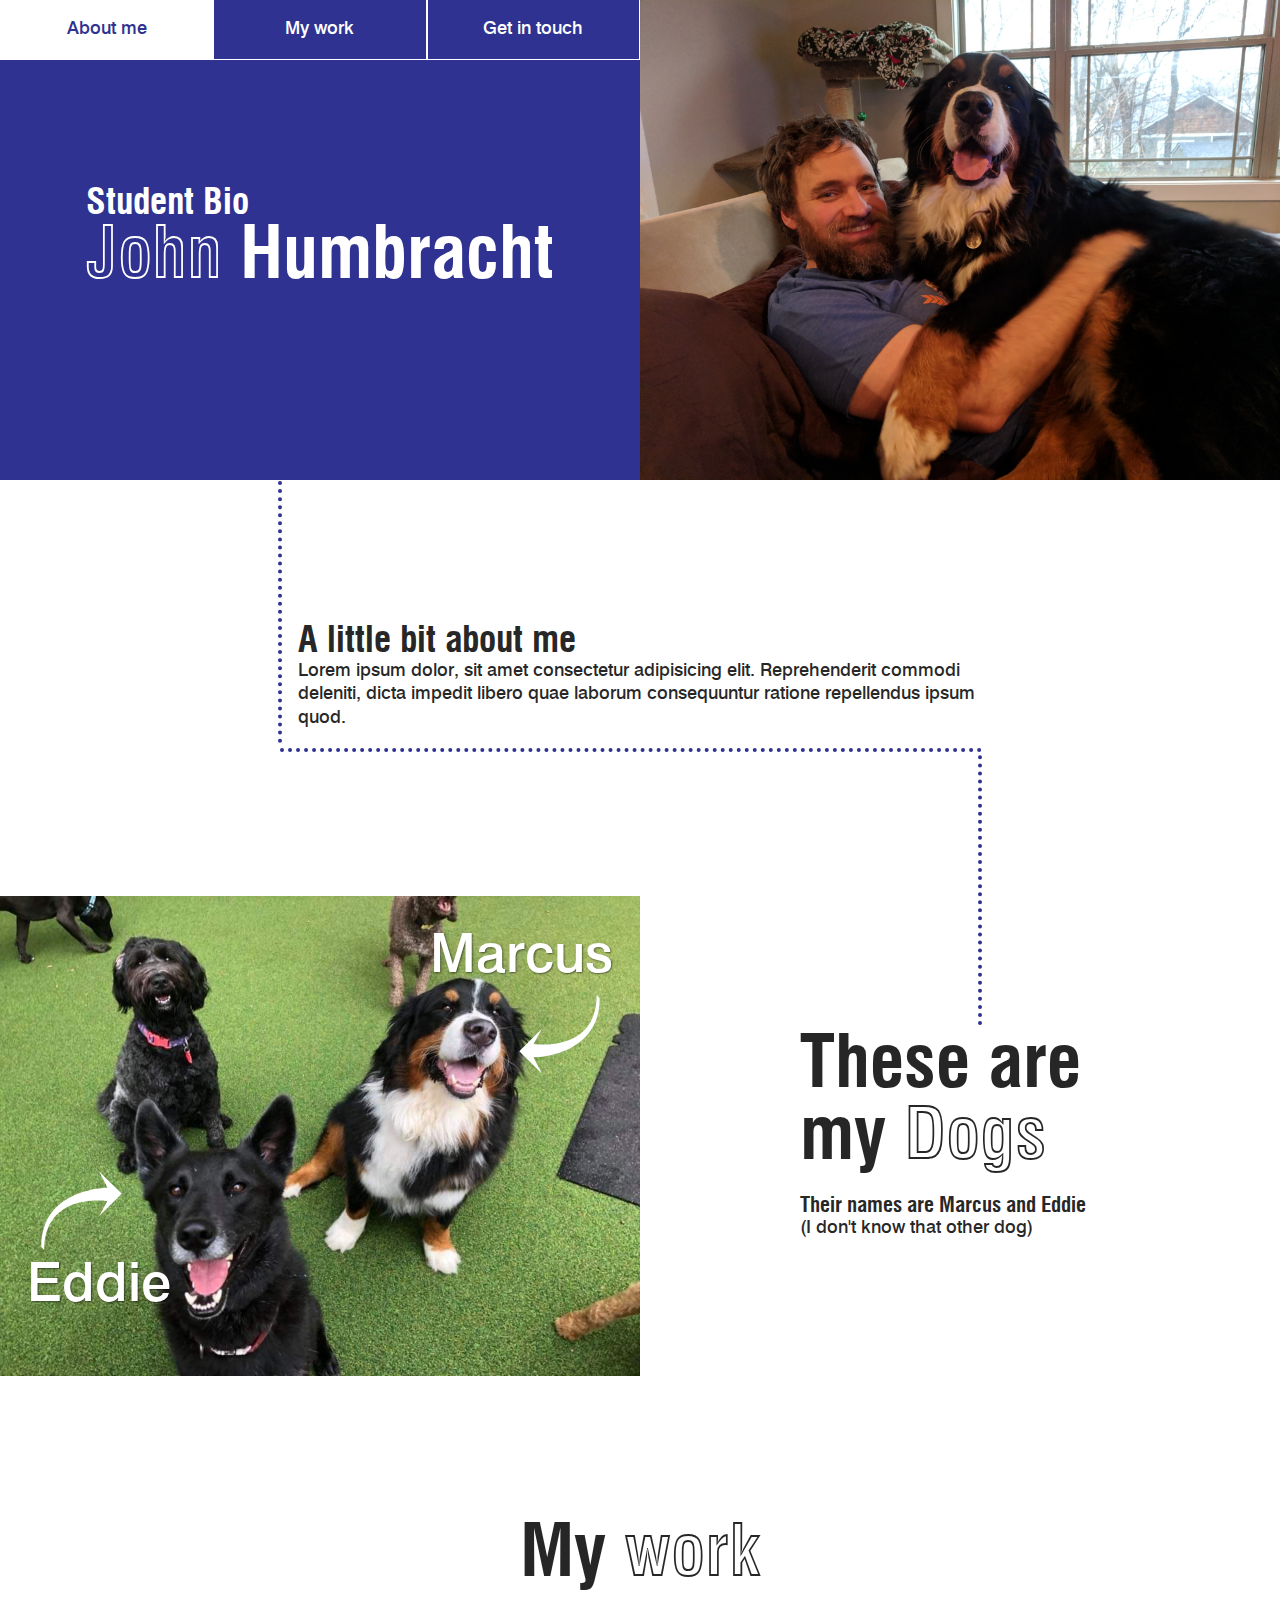
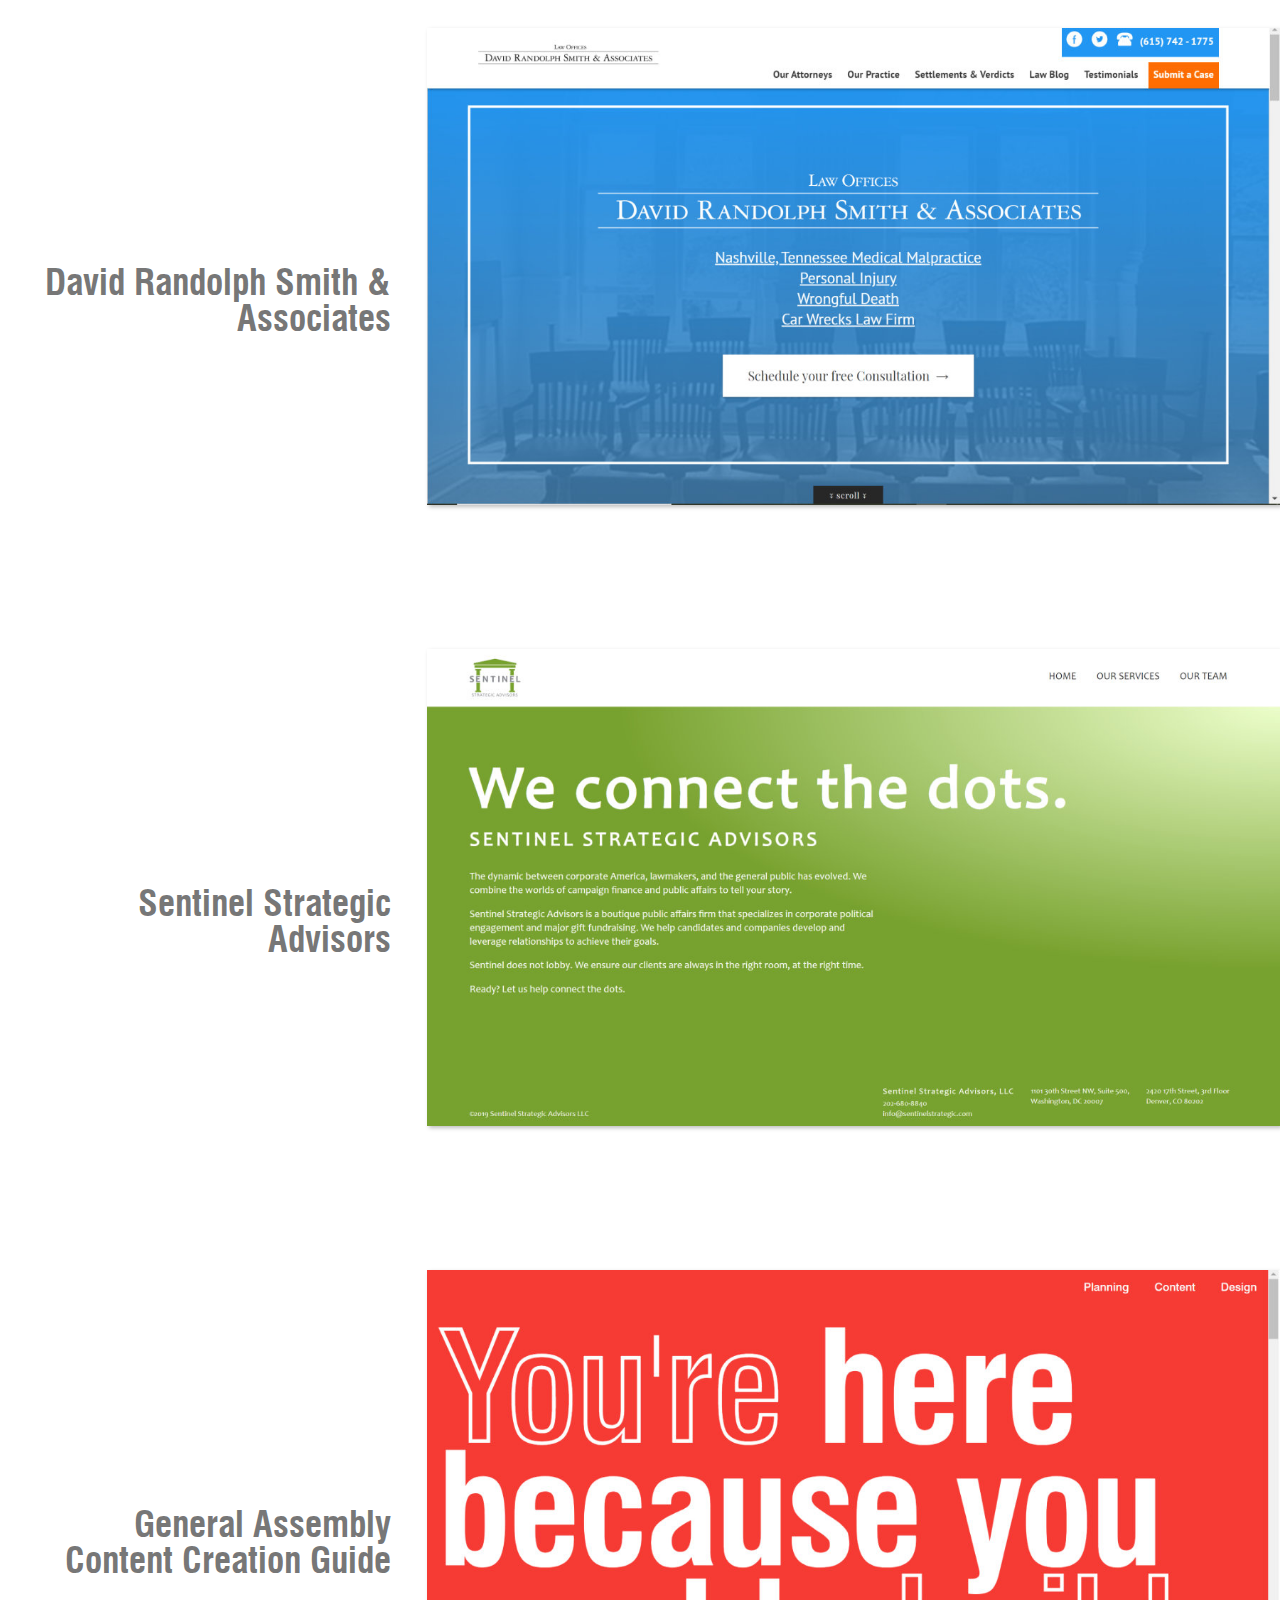
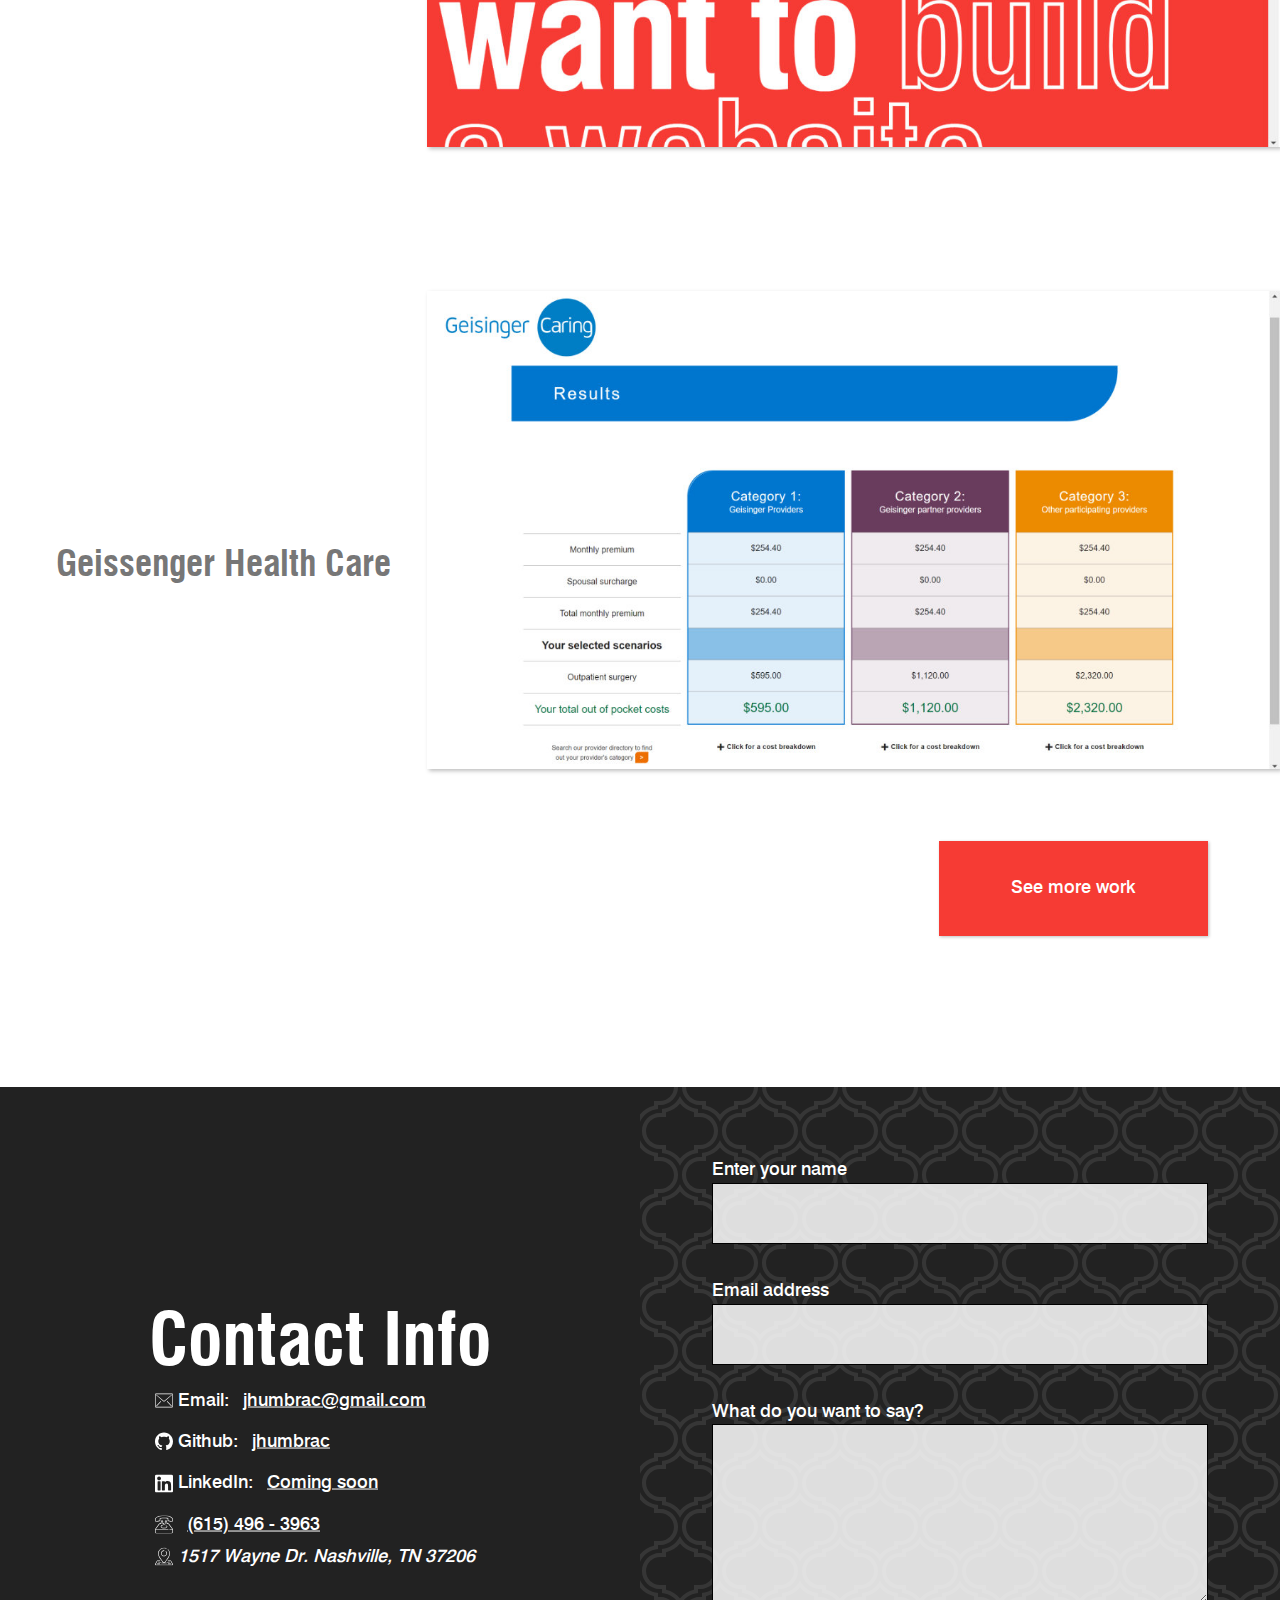
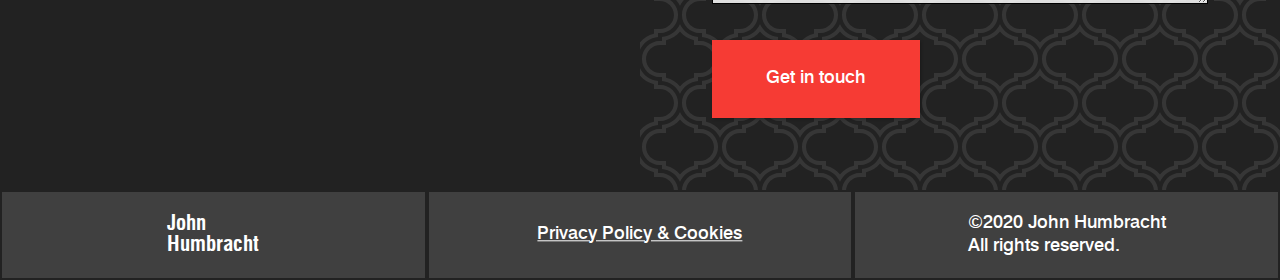
==== index.html @ 67d4a213 "pre form field focus states" ====
<!DOCTYPE html>
<html>
<head>
    <title>Git challenge assignment</title>
    <link rel="stylesheet" href="style.css">
</head>
<body>
    <nav>
        <a href="#aboutMe">About me</a>
        <a href="#portfolio">My work</a>
        <a href="#contact">Get in touch</a>
    </nav>
    <section id="intro" class="clearfix">
        <div>
            <h1>Student Bio</h1>
            <h2><span>John</span> Humbracht</h2>
        </div>
        <img src="img/johnAndMarcus.jpg" alt="John and Marcus">
    </section>
    <section id="aboutMe">
        <h2>A little bit about me</h2>
        <p>Lorem ipsum dolor, sit amet consectetur adipisicing elit. Reprehenderit commodi deleniti, dicta impedit libero quae laborum consequuntur ratione repellendus ipsum quod.</p>
        <span class="dotted"></span>
        <span class="dotted"></span>
        <span class="dotted"></span>
    </section>
    <section id="dogs" class="clearfix">
        <div class="dogsText">
            <h2>These are my <span>Dogs</span></h2>
            <h3>Their names are Marcus and Eddie</h3>
            <p>(I don't know that other dog)</p>
        </div>
        <div class="imgOverlay">
            <img src="img/marcusAndEddie.jpg" alt="marcus and eddie">
            <div class="marcusText">
                <p>Marcus</p>
                <svg xmlns="http://www.w3.org/2000/svg" xmlns:xlink="http://www.w3.org/1999/xlink" xmlns:serif="http://www.serif.com/" width="100%" height="100%" viewBox="0 0 100 100" version="1.1" xml:space="preserve" style="fill-rule:evenodd;clip-rule:evenodd;stroke-linejoin:round;stroke-miterlimit:2;" class="arrow">
                    <g transform="matrix(1.83545,0,0,1.83545,-14.1942,-84.1388)">
                        <path d="M60.016,47.011C60.016,86.753 17.528,80.129 17.528,80.129L23.183,69.871L7.916,84.976L7.916,85.011L23.183,100.116L17.554,89.202L17.528,89.129C17.528,89.129 62.005,89.042 62.005,49.3L60.016,47.011Z"/>
                    </g>
                </svg>
            </div>
            <div class="eddieText">
                <svg xmlns="http://www.w3.org/2000/svg" xmlns:xlink="http://www.w3.org/1999/xlink" xmlns:serif="http://www.serif.com/" width="100%" height="100%" viewBox="0 0 100 100" version="1.1" xml:space="preserve" style="fill-rule:evenodd;clip-rule:evenodd;stroke-linejoin:round;stroke-miterlimit:2;" class="arrow">
                    <g transform="matrix(1.83545,0,0,1.83545,-14.1942,-84.1388)">
                        <path d="M60.016,47.011C60.016,86.753 17.528,80.129 17.528,80.129L23.183,69.871L7.916,84.976L7.916,85.011L23.183,100.116L17.554,89.202L17.528,89.129C17.528,89.129 62.005,89.042 62.005,49.3L60.016,47.011Z"/>
                    </g>
                </svg>    
                <p>Eddie</p>
            </div>
        </div>
    </section>
    <section id="portfolio">
        <h2>My <span>work</span></h2>
        <div>
            <img src="img/portfolio/drs.jpg" alt="David Randolph Smith and Associates Website build">
            <h3>David Randolph Smith &amp; Associates</h3>
        </div>
        <div>
            <img src="img/portfolio/sentinel.jpg" alt="Sentinel stragic advisors website build">
            <h3>Sentinel Strategic Advisors</h3>
        </div>
        <div>
            <img src="img/portfolio/content.jpg" alt="illustrated content creation guide">
            <h3>General Assembly Content Creation Guide</h3>
        </div>
        <div>
            <img src="img/portfolio/geisinger.jpg" alt="Geisinger employee healthcare portal">
            <h3>Geissenger Health Care</h3>
        </div>
        <a href="#" class="cta">See more work</a>
    </section>
    <section id="contact" class="clearfix">
        <div class="contactText">
            <h2>Contact Info</h2>
            <ul>
                <li>
                    <svg xmlns="http://www.w3.org/2000/svg" xmlns:xlink="http://www.w3.org/1999/xlink" version="1.1" id="Capa_1" class="icon" x="0px" y="0px" viewBox="0 0 512 512" style="enable-background:new 0 0 512 512;" xml:space="preserve">
                        <g>
                            <path d="M486.4,59.733H25.6c-14.138,0-25.6,11.461-25.6,25.6v341.333c0,14.138,11.461,25.6,25.6,25.6h460.8     c14.138,0,25.6-11.461,25.6-25.6V85.333C512,71.195,500.539,59.733,486.4,59.733z M494.933,426.667     c0,4.713-3.82,8.533-8.533,8.533H25.6c-4.713,0-8.533-3.82-8.533-8.533V85.333c0-4.713,3.82-8.533,8.533-8.533h460.8     c4.713,0,8.533,3.82,8.533,8.533V426.667z"/>
                            <path d="M470.076,93.898c-2.255-0.197-4.496,0.51-6.229,1.966L266.982,261.239c-6.349,5.337-15.616,5.337-21.965,0L48.154,95.863     c-2.335-1.96-5.539-2.526-8.404-1.484c-2.865,1.042-4.957,3.534-5.487,6.537s0.582,6.06,2.917,8.02l196.864,165.367     c12.688,10.683,31.224,10.683,43.913,0L474.82,108.937c1.734-1.455,2.818-3.539,3.015-5.794c0.197-2.255-0.51-4.496-1.966-6.229     C474.415,95.179,472.331,94.095,470.076,93.898z"/>
                            <path d="M164.124,273.13c-3.021-0.674-6.169,0.34-8.229,2.65l-119.467,128c-2.162,2.214-2.956,5.426-2.074,8.392     c0.882,2.967,3.301,5.223,6.321,5.897c3.021,0.674,6.169-0.34,8.229-2.65l119.467-128c2.162-2.214,2.956-5.426,2.074-8.392     C169.563,276.061,167.145,273.804,164.124,273.13z"/>
                            <path d="M356.105,275.78c-2.059-2.31-5.208-3.324-8.229-2.65c-3.021,0.674-5.439,2.931-6.321,5.897     c-0.882,2.967-0.088,6.178,2.074,8.392l119.467,128c3.24,3.318,8.536,3.442,11.927,0.278c3.391-3.164,3.635-8.456,0.549-11.918     L356.105,275.78z"/>
                        </g>
                    </svg>
                    Email: <a href="mailto:jhumbrac@gmail.com">jhumbrac@gmail.com</a>
                </li>
                <li>
                    <svg class="icon" height="32" viewBox="0 0 16 16" version="1.1" width="32" aria-hidden="true"><path fill-rule="evenodd" d="M8 0C3.58 0 0 3.58 0 8c0 3.54 2.29 6.53 5.47 7.59.4.07.55-.17.55-.38 0-.19-.01-.82-.01-1.49-2.01.37-2.53-.49-2.69-.94-.09-.23-.48-.94-.82-1.13-.28-.15-.68-.52-.01-.53.63-.01 1.08.58 1.23.82.72 1.21 1.87.87 2.33.66.07-.52.28-.87.51-1.07-1.78-.2-3.64-.89-3.64-3.95 0-.87.31-1.59.82-2.15-.08-.2-.36-1.02.08-2.12 0 0 .67-.21 2.2.82.64-.18 1.32-.27 2-.27.68 0 1.36.09 2 .27 1.53-1.04 2.2-.82 2.2-.82.44 1.1.16 1.92.08 2.12.51.56.82 1.27.82 2.15 0 3.07-1.87 3.75-3.65 3.95.29.25.54.73.54 1.48 0 1.07-.01 1.93-.01 2.2 0 .21.15.46.55.38A8.013 8.013 0 0016 8c0-4.42-3.58-8-8-8z"></path></svg>
                    Github: <a href="https://github.com/jhumbrac/jhumbrac.github.io">jhumbrac</a>
                </li>
                <li>
                    <svg xmlns="http://www.w3.org/2000/svg" xmlns:xlink="http://www.w3.org/1999/xlink" version="1.1" id="Layer_1" class="icon" x="0px" y="0px" viewBox="0 0 382 382" style="enable-background:new 0 0 382 382;" xml:space="preserve">
                        <path d="M347.445,0H34.555C15.471,0,0,15.471,0,34.555v312.889C0,366.529,15.471,382,34.555,382h312.889  C366.529,382,382,366.529,382,347.444V34.555C382,15.471,366.529,0,347.445,0z M118.207,329.844c0,5.554-4.502,10.056-10.056,10.056  H65.345c-5.554,0-10.056-4.502-10.056-10.056V150.403c0-5.554,4.502-10.056,10.056-10.056h42.806  c5.554,0,10.056,4.502,10.056,10.056V329.844z M86.748,123.432c-22.459,0-40.666-18.207-40.666-40.666S64.289,42.1,86.748,42.1  s40.666,18.207,40.666,40.666S109.208,123.432,86.748,123.432z M341.91,330.654c0,5.106-4.14,9.246-9.246,9.246H286.73  c-5.106,0-9.246-4.14-9.246-9.246v-84.168c0-12.556,3.683-55.021-32.813-55.021c-28.309,0-34.051,29.066-35.204,42.11v97.079  c0,5.106-4.139,9.246-9.246,9.246h-44.426c-5.106,0-9.246-4.14-9.246-9.246V149.593c0-5.106,4.14-9.246,9.246-9.246h44.426  c5.106,0,9.246,4.14,9.246,9.246v15.655c10.497-15.753,26.097-27.912,59.312-27.912c73.552,0,73.131,68.716,73.131,106.472  L341.91,330.654L341.91,330.654z"/>
                    </svg>
                    LinkedIn: <a href="#">Coming soon</a>
                </li>
                <li>
                    <svg xmlns="http://www.w3.org/2000/svg" xmlns:xlink="http://www.w3.org/1999/xlink" version="1.1" id="Capa_1" x="0px" y="0px" viewBox="0 0 512.034 512.034" style="enable-background:new 0 0 512.034 512.034;" xml:space="preserve" class="icon">
                        <g transform="translate(-1)">
                            <path d="M12.401,160.324c3.049,11.234,13.294,18.997,24.934,18.893c1.678,0.001,3.353-0.159,5.001-0.478l51.712-9.916     l39.782-8.73c13.094-2.354,22.1-14.484,20.565-27.699l-4.855-37.231c-0.606-4.634,10.018-9.771,19.925-11.264     c57.431-9.292,115.97-9.444,173.448-0.452c15.795,2.722,19.285,5.257,20.036,6.204c1.587,3.919,1.819,8.256,0.657,12.322     l-3.482,24.747c-1.958,8.001-0.568,16.454,3.849,23.407c6.185,6.535,14.54,10.591,23.501,11.409     c5.973,1.143,10.573,2.295,15.172,3.413c4.881,1.212,9.754,2.423,16.102,3.635l46.259,8.926     c8.045,2.372,16.664,1.871,24.38-1.417c8.121-5.233,13.381-13.914,14.259-23.535l0.282-1.237     c0.896-3.942,2.082-7.851,3.268-11.759c3.377-9.375,5.198-19.239,5.393-29.201c-1.377-17.556-9.47-33.905-22.596-45.645     c-59.085-57.992-161.28-64.7-232.96-64.7C93.391,0.017,31.038,47.121,7.545,86.639c-6.452,10.932-8.224,24.003-4.915,36.258     L12.401,160.324z M22.206,95.377c21.231-35.729,79.206-78.293,234.829-78.293c68.719,0,166.4,6.204,221.013,59.81     c9.928,8.675,16.167,20.815,17.442,33.937c-0.298,8.127-1.876,16.156-4.676,23.791c-1.289,4.267-2.56,8.576-3.567,12.902     l-0.299,1.297c-1.425,6.349-2.56,10.624-5.487,12.151c-4.347,1.184-8.942,1.101-13.244-0.239l-46.225-8.823     c-5.973-1.143-10.59-2.295-15.189-3.413c-4.881-1.212-9.754-2.423-16.085-3.635c-4.087-0.785-10.94-2.091-13.116-4.966     c-1.371-3.412-1.563-7.184-0.546-10.718l3.49-24.747c2.037-8.322,0.751-17.11-3.584-24.499     c-5.513-7.851-18.219-10.991-31.113-13.218c-59.284-9.303-119.667-9.171-178.91,0.393c-18.671,2.833-36.514,13.312-34.295,30.353     l4.864,37.222c0.352,4.344-2.755,8.205-7.074,8.789l-39.799,8.644l-51.507,9.865c-4.452,1.005-8.923-1.603-10.24-5.973     l-9.737-37.376C16.999,110.784,18.1,102.401,22.206,95.377z"/>
                            <path d="M511.498,389.572c-0.085-0.222-0.171-0.435-0.265-0.631c-0.797-2.121-1.867-4.129-3.183-5.973l-108.467-147.2     c-6.45-8.715-16.643-13.864-27.486-13.884h-22.187l-7.543-60.356c-0.335-9.182-7.879-16.45-17.067-16.444h-25.6     c-9.426,0-17.067,7.641-17.067,17.067v68.267c0,4.713,3.82,8.533,8.533,8.533s8.533-3.82,8.533-8.533v-68.267h25.6     c-0.003,0.354,0.02,0.708,0.068,1.058l8.533,68.267c0.534,4.27,4.162,7.474,8.465,7.475h29.73     c5.419,0.009,10.515,2.582,13.739,6.938l101.777,138.129h-68.446c-4.713,0-8.533,3.821-8.533,8.533     c0,4.713,3.82,8.533,8.533,8.533h76.8v68.267c0,14.138-11.461,25.6-25.6,25.6H43.701c-14.138,0-25.6-11.461-25.6-25.6v-68.267     h358.4c4.713,0,8.533-3.821,8.533-8.533c0-4.713-3.82-8.533-8.533-8.533H26.455l101.777-138.129     c3.224-4.356,8.319-6.929,13.739-6.938h29.73c4.303-0.001,7.932-3.206,8.465-7.475l8.533-68.267     c0.048-0.351,0.071-0.704,0.068-1.058h25.6v68.267c0,4.713,3.82,8.533,8.533,8.533h34.133c4.713,0,8.533-3.82,8.533-8.533     s-3.82-8.533-8.533-8.533h-25.6v-59.733c0-9.426-7.641-17.067-17.067-17.067h-25.6c-9.188-0.006-16.731,7.262-17.067,16.444     l-7.535,60.356h-22.187c-10.83,0.03-21.009,5.178-27.452,13.884L6.018,382.976c-1.323,1.84-2.393,3.849-3.183,5.973     c-0.094,0.188-0.179,0.401-0.265,0.614c-0.999,2.756-1.518,5.662-1.536,8.593v71.194c0.028,23.552,19.114,42.638,42.667,42.667     h426.667c23.552-0.028,42.638-19.114,42.667-42.667v-71.194C513.017,395.229,512.498,392.325,511.498,389.572z"/>
                            <path d="M200.8,285.773c7.859-4.194,16.254-7.298,24.951-9.225c20.602-4.599,41.965-4.599,62.566,0     c2.975,0.707,6.101-0.233,8.194-2.463c2.093-2.23,2.832-5.409,1.938-8.334c-0.894-2.924-3.285-5.147-6.267-5.826     c-23.146-5.18-47.151-5.18-70.298,0c-10.217,2.281-20.076,5.944-29.303,10.889c-8.089,4.234-15.218,10.09-20.941,17.203     c-11.313,13.599-11.313,33.334,0,46.933c5.723,7.113,12.852,12.97,20.941,17.203c9.228,4.944,19.086,8.607,29.303,10.889     c23.143,5.211,47.155,5.211,70.298,0c10.217-2.281,20.076-5.944,29.303-10.889c8.089-4.234,15.218-10.09,20.941-17.203     c11.313-13.599,11.313-33.334,0-46.933c-1.832-2.491-4.869-3.795-7.937-3.41c-3.068,0.385-5.687,2.4-6.847,5.266     c-1.16,2.866-0.678,6.136,1.258,8.546c6.575,7.469,6.575,18.66,0,26.129c-4.306,5.225-9.624,9.527-15.633,12.646     c-7.859,4.194-16.254,7.298-24.951,9.225c-20.602,4.599-41.965,4.599-62.566,0c-8.695-1.925-17.087-5.029-24.943-9.225     c-6.013-3.118-11.334-7.419-15.642-12.646c-6.575-7.469-6.575-18.66,0-26.129C189.473,293.194,194.79,288.893,200.8,285.773z"/>
                        </g>
                    </svg>
                    <a href="tel:+16154963963">(615) 496 - 3963</a>
                </li>
                <li>
                    <svg xmlns="http://www.w3.org/2000/svg" xmlns:xlink="http://www.w3.org/1999/xlink" version="1.1" id="Capa_1" x="0px" y="0px" viewBox="0 0 511.998 511.998" style="enable-background:new 0 0 511.998 511.998;" xml:space="preserve" class="icon">
                        <g transform="translate(0 -1)">
                            <path d="M167.974,351.473c21.086,29.73,42.138,56.32,56.09,73.446c2.031,2.492,3.934,4.804,5.777,7.031h-42.103     c-4.713,0-8.533,3.82-8.533,8.533s3.82,8.533,8.533,8.533H324.27c4.713,0,8.533-3.82,8.533-8.533s-3.82-8.533-8.533-8.533     h-42.103c1.843-2.227,3.746-4.54,5.786-7.031c13.943-17.067,34.987-43.716,56.081-73.446     c20.929-28.905,39.767-59.267,56.371-90.854c17.425-34.219,26.266-62.626,26.266-84.437     c0.058-45.321-17.926-88.801-49.98-120.841c-2.141-2.22-5.313-3.112-8.297-2.333c-2.984,0.779-5.316,3.107-6.099,6.09     c-0.783,2.983,0.104,6.156,2.321,8.3c28.852,28.844,45.039,67.985,44.988,108.783c0,19.098-8.209,44.902-24.405,76.689     c-16.229,30.855-34.64,60.513-55.091,88.747c-20.804,29.346-41.6,55.637-55.381,72.533c-4.582,5.615-8.704,10.581-12.22,14.78     c-1.641,1.874-4.011,2.948-6.502,2.948c-2.491,0-4.861-1.075-6.502-2.948c-3.516-4.198-7.637-9.165-12.22-14.78     c-13.781-16.887-34.577-43.179-55.381-72.533c-20.451-28.234-38.862-57.892-55.091-88.747     c-16.213-31.787-24.405-57.591-24.405-76.689c-0.005-61.809,36.959-117.627,93.867-141.747     c38.238-16.034,81.314-16.034,119.552,0c2.808,1.19,6.037,0.793,8.472-1.044c2.435-1.836,3.705-4.832,3.332-7.859     c-0.373-3.027-2.332-5.625-5.14-6.815c-86.898-36.652-187.056,4.062-223.735,90.948c-8.895,21.046-13.457,43.669-13.414,66.517     c0,21.811,8.841,50.219,26.266,84.48C128.208,292.234,147.047,322.582,167.974,351.473z"/>
                            <path d="M256.003,99.151c4.713,0,8.533-3.82,8.533-8.533s-3.82-8.533-8.533-8.533c-40.71-0.001-75.752,28.757-83.695,68.685     c-7.943,39.928,13.426,79.906,51.037,95.486c37.611,15.58,80.99,2.421,103.608-31.428     c22.618-33.849,18.175-78.962-10.611-107.749c-2.143-2.218-5.315-3.108-8.299-2.327c-2.983,0.781-5.313,3.111-6.094,6.094     c-0.781,2.984,0.109,6.156,2.327,8.299c23.03,23.029,26.585,59.118,8.492,86.198c-18.093,27.08-52.796,37.608-82.885,25.146     c-30.089-12.462-47.185-44.444-40.833-76.387S223.435,99.152,256.003,99.151z"/>
                            <path d="M508.786,470.957l-52.48-93.867c-4.745-8.34-13.624-13.466-23.219-13.406H372.27c-4.713,0-8.533,3.82-8.533,8.533     s3.82,8.533,8.533,8.533h60.817c3.416-0.066,6.603,1.715,8.337,4.659l52.463,93.867c1.429,2.442,1.399,5.471-0.077,7.885     c-1.743,2.88-4.895,4.605-8.26,4.523H26.457c-3.362,0.08-6.51-1.646-8.252-4.523c-1.476-2.414-1.505-5.443-0.077-7.885     l52.463-93.867c1.731-2.943,4.915-4.724,8.328-4.659h60.817c4.713,0,8.533-3.82,8.533-8.533s-3.82-8.533-8.533-8.533H78.92     c-9.6-0.063-18.486,5.063-23.236,13.406L3.212,470.957c-4.375,7.728-4.274,17.208,0.265,24.841     c4.782,8.128,13.551,13.071,22.98,12.954H485.55c9.426,0.114,18.192-4.828,22.972-12.954     C513.061,488.164,513.162,478.685,508.786,470.957z"/>
                            <path d="M418.137,406.351h-34.133c-1.685,0.003-3.332,0.501-4.736,1.434l-25.6,17.067c-3.921,2.616-4.979,7.915-2.364,11.836     c2.616,3.921,7.915,4.979,11.836,2.364l23.424-15.633h31.573c4.713,0,8.533-3.821,8.533-8.533     C426.67,410.171,422.85,406.351,418.137,406.351z"/>
                            <path d="M366.937,466.084c0,4.713,3.82,8.533,8.533,8.533h68.267c4.713,0,8.533-3.82,8.533-8.533s-3.82-8.533-8.533-8.533H375.47     C370.757,457.551,366.937,461.371,366.937,466.084z"/>
                            <path d="M153.603,440.484c3.762,0.005,7.083-2.455,8.176-6.055c1.093-3.6-0.301-7.491-3.431-9.578l-25.6-17.067     c-1.406-0.934-3.057-1.433-4.745-1.434H93.87c-4.713,0-8.533,3.821-8.533,8.533c0,4.713,3.821,8.533,8.533,8.533h31.573     l23.45,15.633C150.288,439.981,151.927,440.48,153.603,440.484z"/>
                            <path d="M68.27,457.551c-4.713,0-8.533,3.82-8.533,8.533s3.82,8.533,8.533,8.533h68.267c4.713,0,8.533-3.82,8.533-8.533     s-3.82-8.533-8.533-8.533H68.27z"/>
                        </g>
                    </svg>
                    <address>1517 Wayne Dr. Nashville, TN 37206</address>
                </li>
            </ul>
        </div>
        <form class="contactForm">
            <div>
                <label for="name">Enter your name</label>
                <input type="text" id="name">
            </div>
            <div>
                <label for="email">Email address</label>
                <input type="text" id="email">
            </div>
            <div>
                <label for="message">What do you want to say?</label>
                <textarea id="message"></textarea>
            </div>
            <button class="cta">Get in touch</button>
        </form>
    </section>
    <footer>
        <div>
            <h3>John<br>Humbracht</h3>
        </div>
        <div>
            <a href="#">Privacy Policy &amp; Cookies</a>
        </div>
        <div>
            <p>&copy;2020 John Humbracht<br>All rights reserved.</p>
        </div>
    </footer>
</body>
</html>
---- style.css ----
@font-face {
    font-family: "Swiss Med";
    src: url("fonts/SwissBTMed.woff") format("woff");
}
@font-face {
    font-family: "Swiss Condensed";
    src: url("fonts/SwissBTBolCon.woff") format("woff");
}
@font-face {
    font-family: "Swiss Outlines";
    src: url("fonts/SwissBTBolConOut.woff") format("woff");
}
*, *:before, *:after { margin:0; padding:0; box-sizing:border-box; 
    transition: all 250ms cubic-bezier(0.420, 0.000, 0.580, 1.000);
    transition-timing-function: cubic-bezier(0.420, 0.000, 0.580, 1.000);
}
body {
    color:rgba(0,0,0,.85);
    font-family:"Swiss Med", sans-serif;
    font-size:18px;
    line-height:1.3;
}
section { padding:8em 0;}
nav {
    position:absolute;
    left: 0;
    top: -1px;
    width: 50%;
    z-index:1;
}
nav a {
    color:#fff;
    float: left;
    padding: 1em 0;
    text-decoration:none;
    text-align: center;
    border: 1px solid #fff;
    width: 33.33%;
}
nav a:hover {
    background:#fff;
    color:#2f3290;
}
h1, h2, h3, h4, h5 {
    font-family:"Swiss Condensed", sans-serif;
    line-height:1;
}
h2 {
    font-size:4em;
    line-height: 1;
}
h3 {
    margin-top:1em;
}
img { display:block; }
ul {margin-left: 6px;list-style-type:none;}
span {
    font-family:"Swiss Outlines", "Swiss Condensed", sans-serif;
}
button {
    background: none;
    border:none;
    font: inherit;
    outline:none;
}
button.cta {
    margin: 0;
    padding: 1.5em 3em;
}
.cta {
    /* background: #f63b34; */
    box-shadow:1px 1px 3px rgba(0,0,0,.25);
    color:#fff;
    display: inline-block;
    padding:2em 4em;
    margin: 4em 4em 0 0;
    text-decoration:none;
    position: relative;
    overflow: hidden;
    z-index: 1;
}
.cta:before, .cta:after {
    content:"";
    position:absolute;
    width:100%;
}
.cta:before {
    background: #f63b34;
    left:0;
    top:0;
    right:0;
    bottom:0;
    z-index:-2;
}
.cta:after {
    background: purple;
    right: 100%;
    top: 0;
    bottom: 0;
    z-index: -1;
}
.cta:hover:after {
    right:0;
}
.icon {
    fill:#fff;
    vertical-align: middle;
    width:1em;
}
address {
    display:inline-block;
}
#intro {
    background:rgba(10, 14, 125, 0.85);
    color:#fff;
    padding:0;
    position: relative;
}
#intro img {
    float:right;
    width:50%;
}
#intro div {
    position:absolute;
    top:50%;
    left:25%;
    transform:translate(-50%, -50%);
}
#aboutMe {
    max-width:40em;
    margin:auto;
    padding: 8em 1em;
    position: relative;
}
#aboutMe h2 {
    font-size:2em;
}
.dotted {
    border-top: 4px dotted #2f3290;
    display: block;
    z-index: 1;
}
.dotted:first-of-type {
    position:absolute;
    transform:rotate(90deg);
    left: -7.5em;
    top: 7em;
    width: 15em;
}
.dotted:nth-of-type(2) {
    margin-top:1em;
    margin-left:-1em
    
}
.dotted:last-of-type {
    position:absolute;
    transform:rotate(-90deg);
    right: -6.4em;
    bottom: .25em;
    width: 15em;
}
#dogs {
    padding:0;
    position:relative;
}
#dogs img {
    width:100%;
}
.dogsText {
    position:absolute;
    left:75%;
    top:50%;
    transform:translate(-50%,-50%);
}
.imgOverlay {
    position:relative;
    width: 50%;
    float: left;
}
.marcusText, .eddieText {
    font-size: 3em;
    color:#fff;
    text-shadow: 1px 1px 2px rgba(0,0,0,.5);
}
.marcusText {
    position:absolute;
    top: .5em;
    right: .5em;
    z-index:1;
}
.marcusText .arrow {
    fill: #fff;
    width: 1.5em;
    display: block;
    margin-left: auto;
    margin-right: .25em;
}
.eddieText {
    position:absolute;
    bottom: 1em;
    left: 0.5em;
}
.eddieText .arrow {
    fill: #fff;
    width: 1.5em;
    display: block;
    margin-right: auto;
    margin-left: .25em;
    transform:rotate(180deg);
}
#portfolio {
    text-align: right;
}
#portfolio > div {
    margin-top:2em;
    position: relative;
}
#portfolio > div + div {
    margin-top:8em;
}
#portfolio h2 {
    text-align:center;
}
#portfolio h3 {
    color: rgba(0,0,0,.55);
    font-size:2em;
    padding: 0 1em 0;
    text-align:right;
    width:33.33%;
    position: absolute;
    top: 50%;
    left: 0;
    transform: translateY(-50%);
}
#portfolio img {
    float:right;
    width:66.66%;
    box-shadow: 2px 2px 4px rgba(0,0,0,.25);
}
#contact {
    background: #222;
    color:#fff;
    padding:0;
    position:relative;
}
#contact a { color:inherit; display:inline-block; padding:.5em; }
.contactText {
    position:absolute;
    top:50%;
    left:25%;
    transform:translate(-50%,-50%);
}
form {
    background-color: #222222;
    background-image: url("data:image/svg+xml,%3Csvg width='80' height='88' viewBox='0 0 80 88' xmlns='http://www.w3.org/2000/svg'%3E%3Cpath d='M22 21.91V26h-2c-9.94 0-18 8.06-18 18 0 9.943 8.058 18 18 18h2v4.09c8.012.722 14.785 5.738 18 12.73 3.212-6.99 9.983-12.008 18-12.73V62h2c9.94 0 18-8.06 18-18 0-9.943-8.058-18-18-18h-2v-4.09c-8.012-.722-14.785-5.738-18-12.73-3.212 6.99-9.983 12.008-18 12.73zM54 58v4.696c-5.574 1.316-10.455 4.428-14 8.69-3.545-4.262-8.426-7.374-14-8.69V58h-5.993C12.27 58 6 51.734 6 44c0-7.732 6.275-14 14.007-14H26v-4.696c5.574-1.316 10.455-4.428 14-8.69 3.545 4.262 8.426 7.374 14 8.69V30h5.993C67.73 30 74 36.266 74 44c0 7.732-6.275 14-14.007 14H54zM42 88c0-9.94 8.06-18 18-18h2v-4.09c8.016-.722 14.787-5.738 18-12.73v7.434c-3.545 4.262-8.426 7.374-14 8.69V74h-5.993C52.275 74 46 80.268 46 88h-4zm-4 0c0-9.943-8.058-18-18-18h-2v-4.09c-8.012-.722-14.785-5.738-18-12.73v7.434c3.545 4.262 8.426 7.374 14 8.69V74h5.993C27.73 74 34 80.266 34 88h4zm4-88c0 9.943 8.058 18 18 18h2v4.09c8.012.722 14.785 5.738 18 12.73v-7.434c-3.545-4.262-8.426-7.374-14-8.69V14h-5.993C52.27 14 46 7.734 46 0h-4zM0 34.82c3.213-6.992 9.984-12.008 18-12.73V18h2c9.94 0 18-8.06 18-18h-4c0 7.732-6.275 14-14.007 14H14v4.696c-5.574 1.316-10.455 4.428-14 8.69v7.433z' fill='%23555555' fill-opacity='0.4' fill-rule='evenodd'/%3E%3C/svg%3E");
    float:right;
    padding:4em;
    width:50%;
}
input,textarea {
    background: rgba(255,255,255,.85);
    display:block;
    padding:1em;
    border:1px solid;
    font:inherit;
    margin-bottom:2em;
    width:100%;
}
textarea {
    height:10em;
}
input[type="submit"] {
    background: #f63b34;
    color: #fff;
    border: none;
    cursor: pointer;
    width: 50%;
}
footer > div {
    float:left;
    color: #fff;
    height: 5em;
    position:relative;
    width:33.33%;
    border: 2px solid #222;
    background: rgba(0,0,0,.75);
}
footer a {
    color:inherit;
}
footer > div > * {
    position:absolute;
    top:50%;
    left:50%;
    transform:translate(-50%,-50%);
    margin: 0;
}
.clearfix:after, #portfolio > div:after {
    content:"";
    clear:both;
    display:block;
}
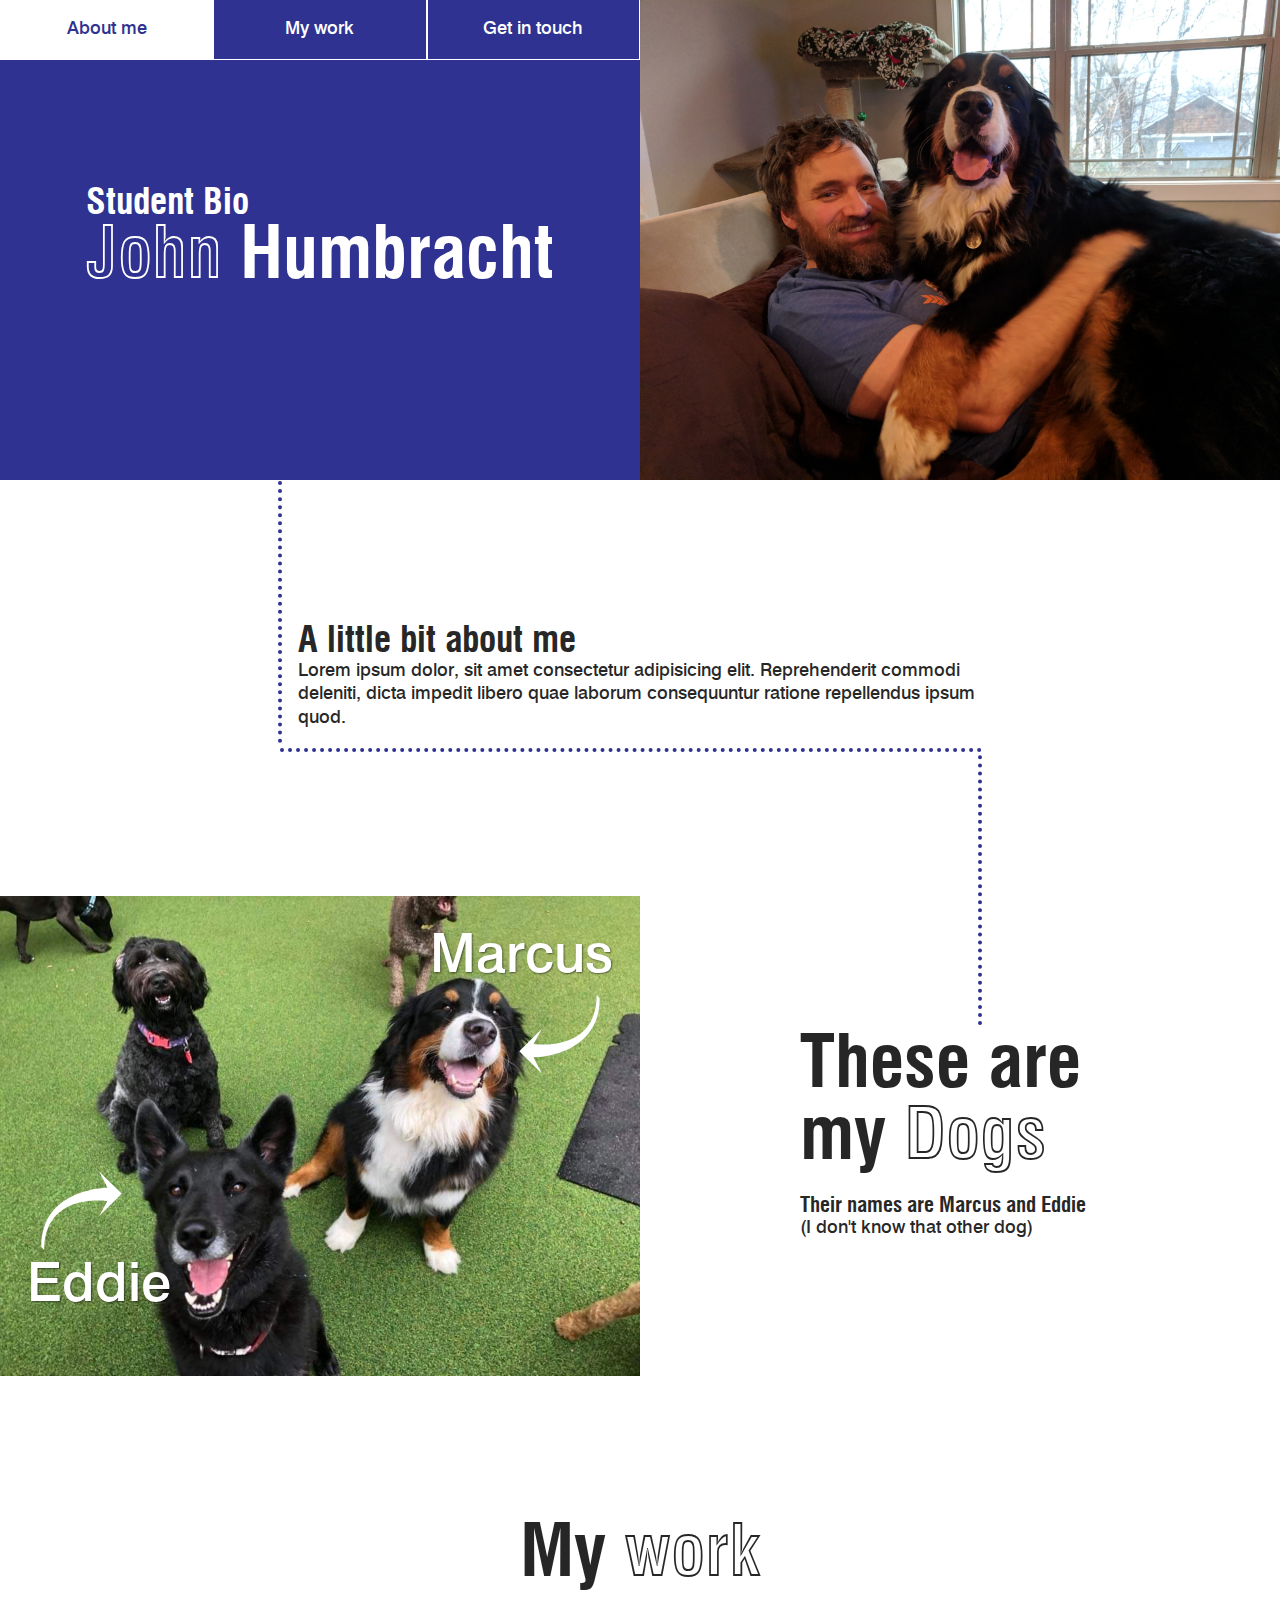
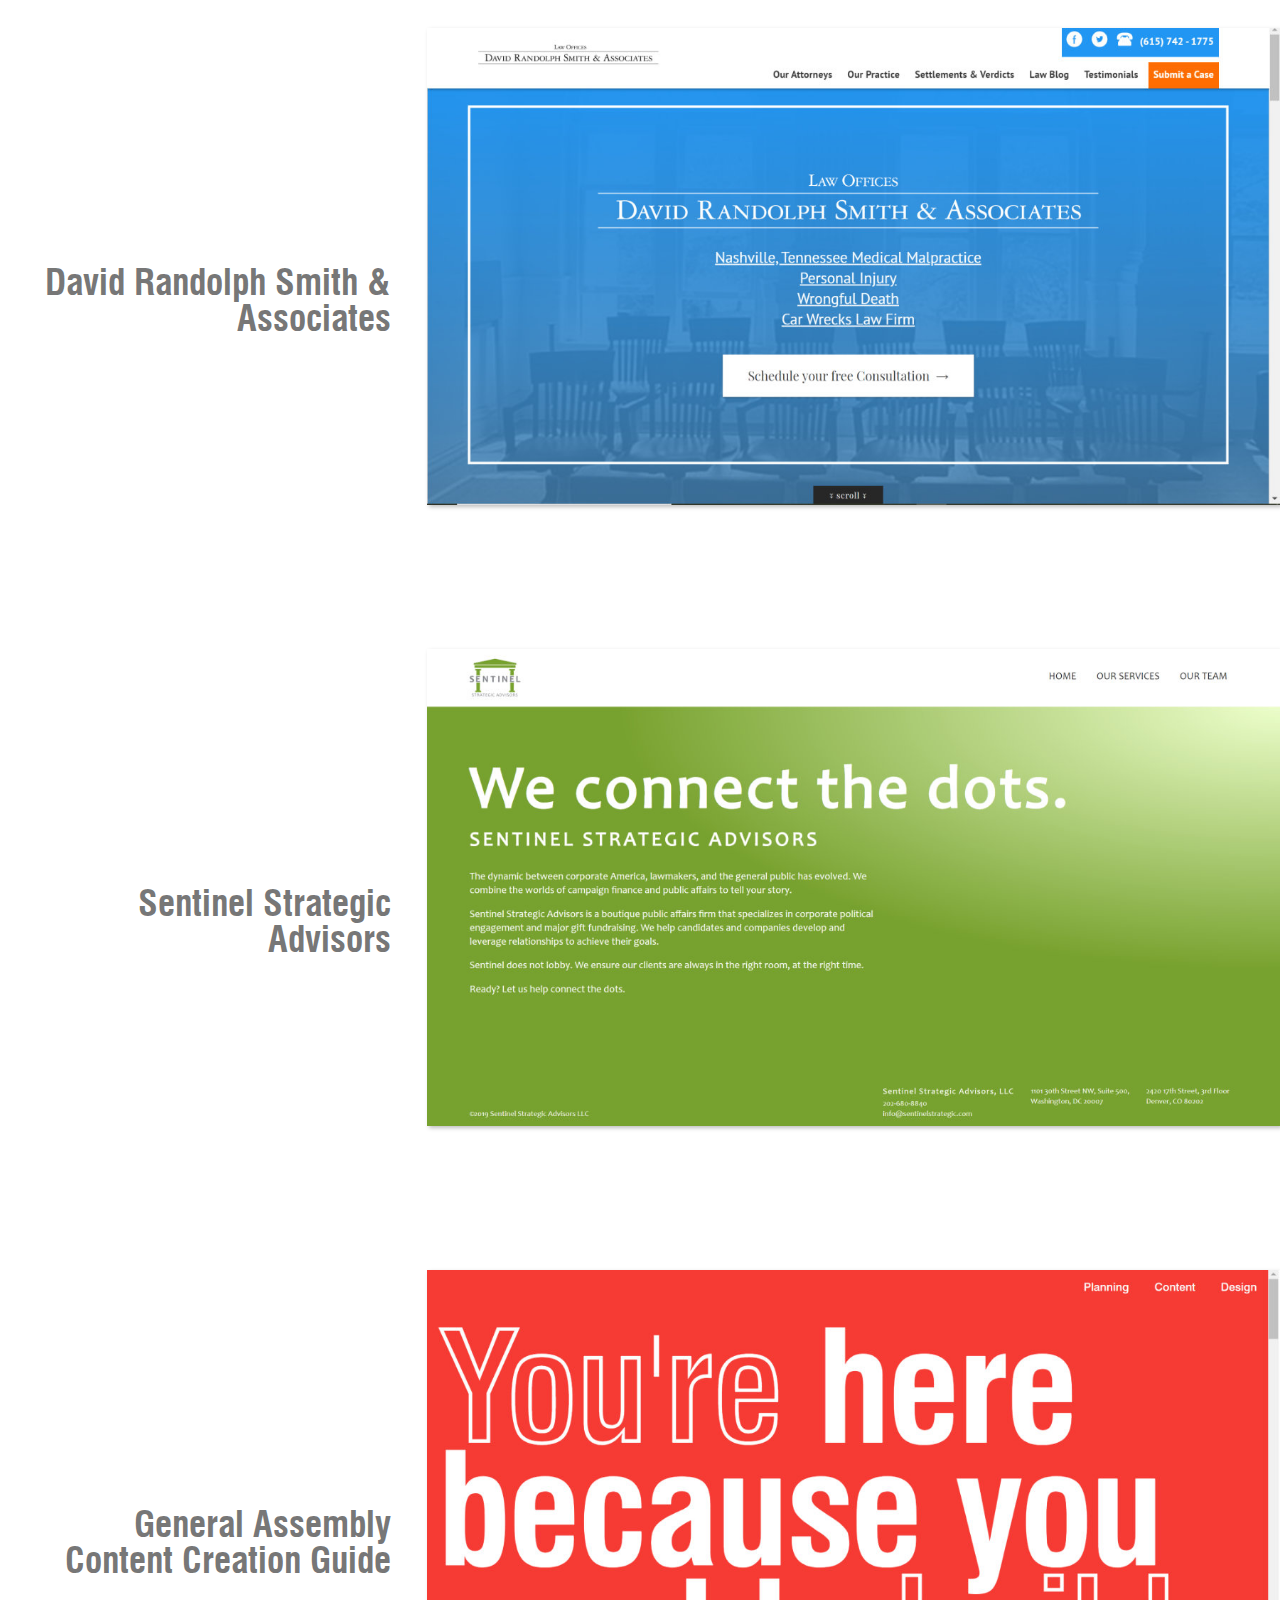
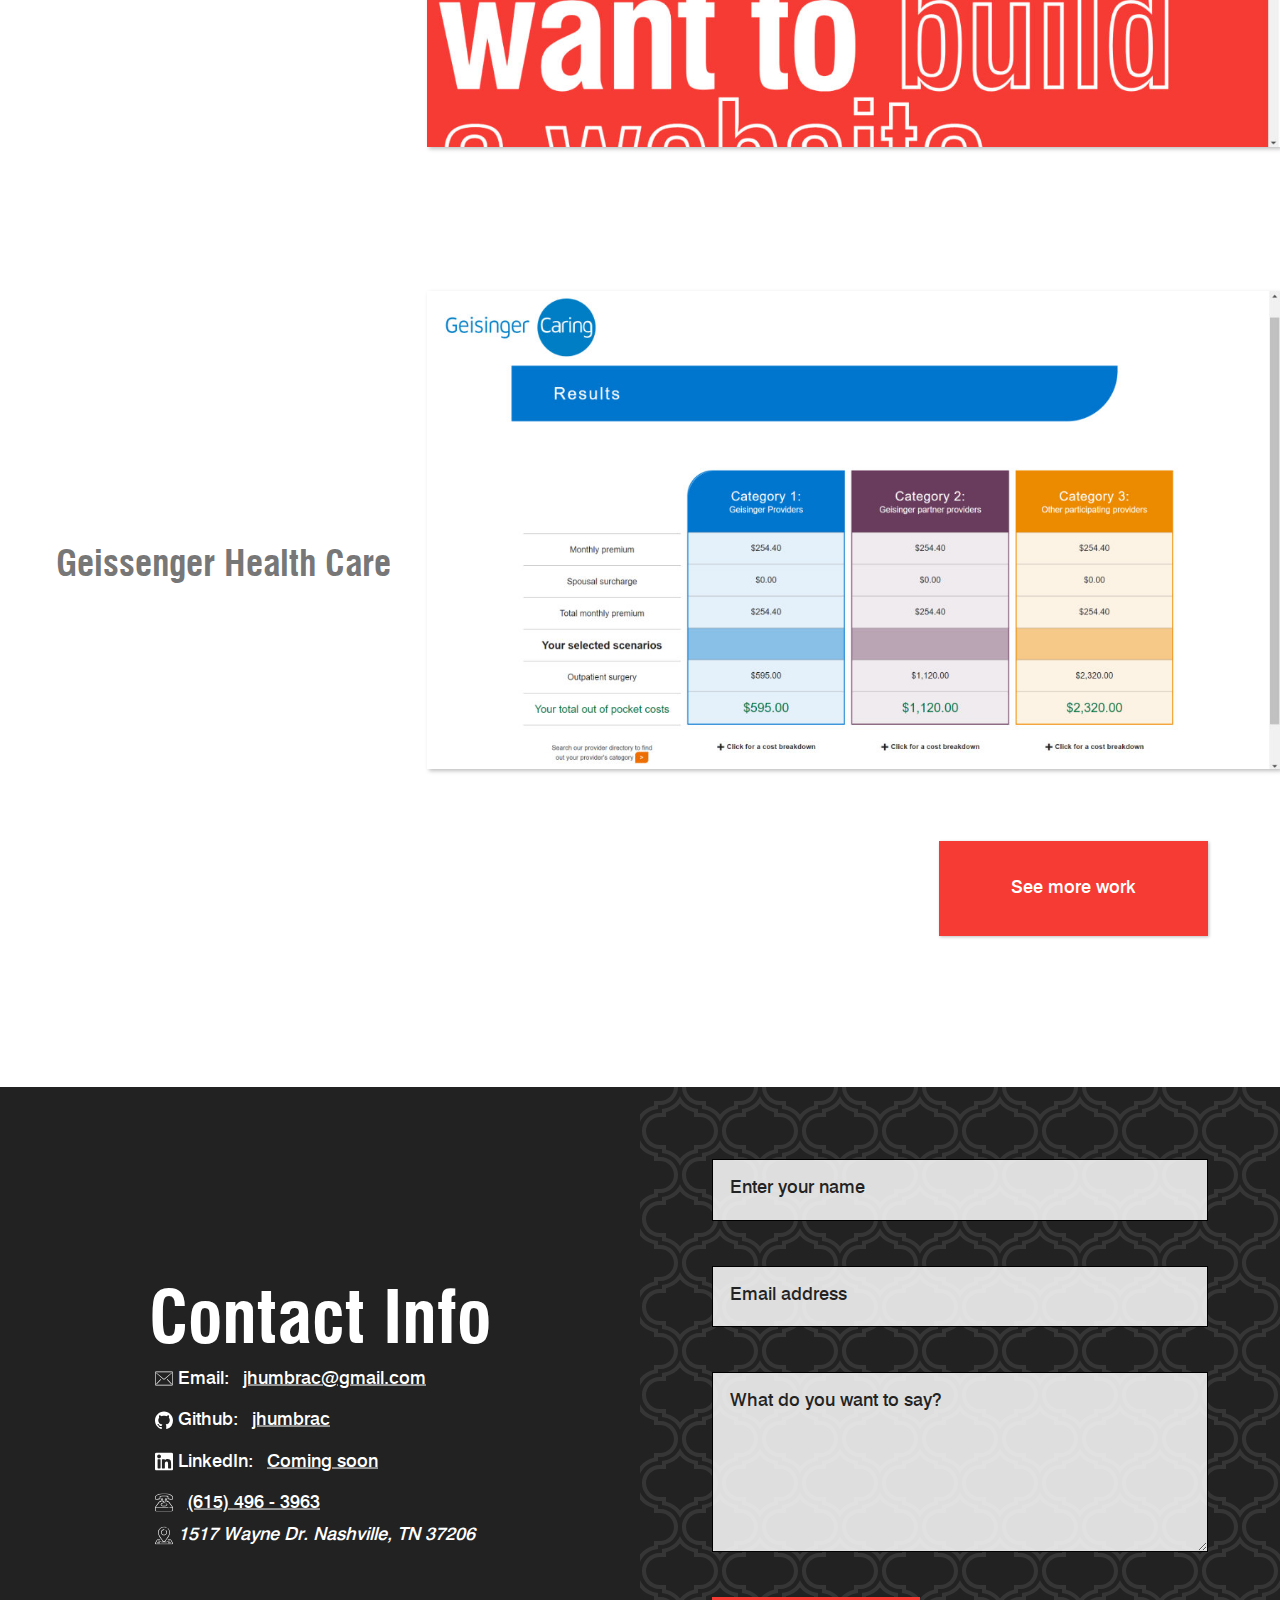
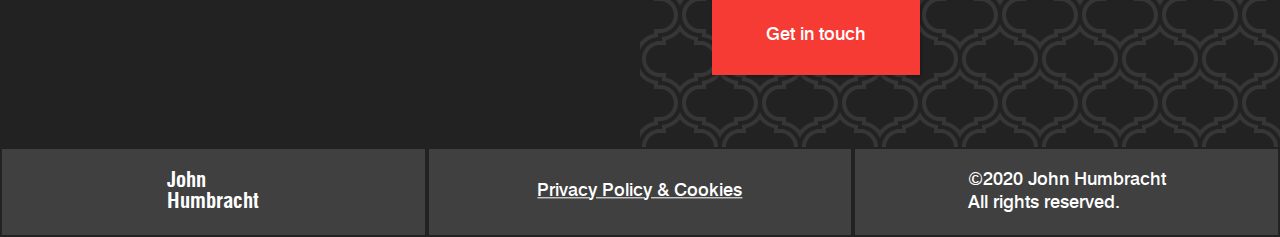
==== commit 33324d18: "fixed form field animation" ====
--- a/index.html
+++ b/index.html
@@ -123,16 +123,16 @@
         </div>
         <form class="contactForm">
             <div>
+                <input type="text" id="name" required>
                 <label for="name">Enter your name</label>
-                <input type="text" id="name">
             </div>
             <div>
+                <input type="text" id="email" required>
                 <label for="email">Email address</label>
-                <input type="text" id="email">
             </div>
             <div>
+                <textarea id="message" required></textarea>
                 <label for="message">What do you want to say?</label>
-                <textarea id="message"></textarea>
             </div>
             <button class="cta">Get in touch</button>
         </form>
--- a/style.css
+++ b/style.css
@@ -60,6 +60,7 @@
 button {
     background: none;
     border:none;
+    cursor: pointer;
     font: inherit;
     outline:none;
 }
@@ -99,7 +100,7 @@
     bottom: 0;
     z-index: -1;
 }
-.cta:hover:after {
+.cta:hover:after,.cta:focus:after {
     right:0;
 }
 .icon {
@@ -263,18 +264,26 @@
     padding:1em;
     border:1px solid;
     font:inherit;
-    margin-bottom:2em;
     width:100%;
 }
 textarea {
     height:10em;
 }
-input[type="submit"] {
-    background: #f63b34;
+label {
+    color: rgba(0,0,0,.85);
+    cursor: text;
+    display:inline-block;
+    position:absolute;
+    top: 1em;
+    left: 1em;
+}
+input:focus + label, textarea:focus + label, input:valid + label, textarea:valid + label  {
+    top:-1.5em;
     color: #fff;
-    border: none;
-    cursor: pointer;
-    width: 50%;
+}
+form > div {
+    margin-bottom: 2.5em;
+    position:relative;
 }
 footer > div {
     float:left;
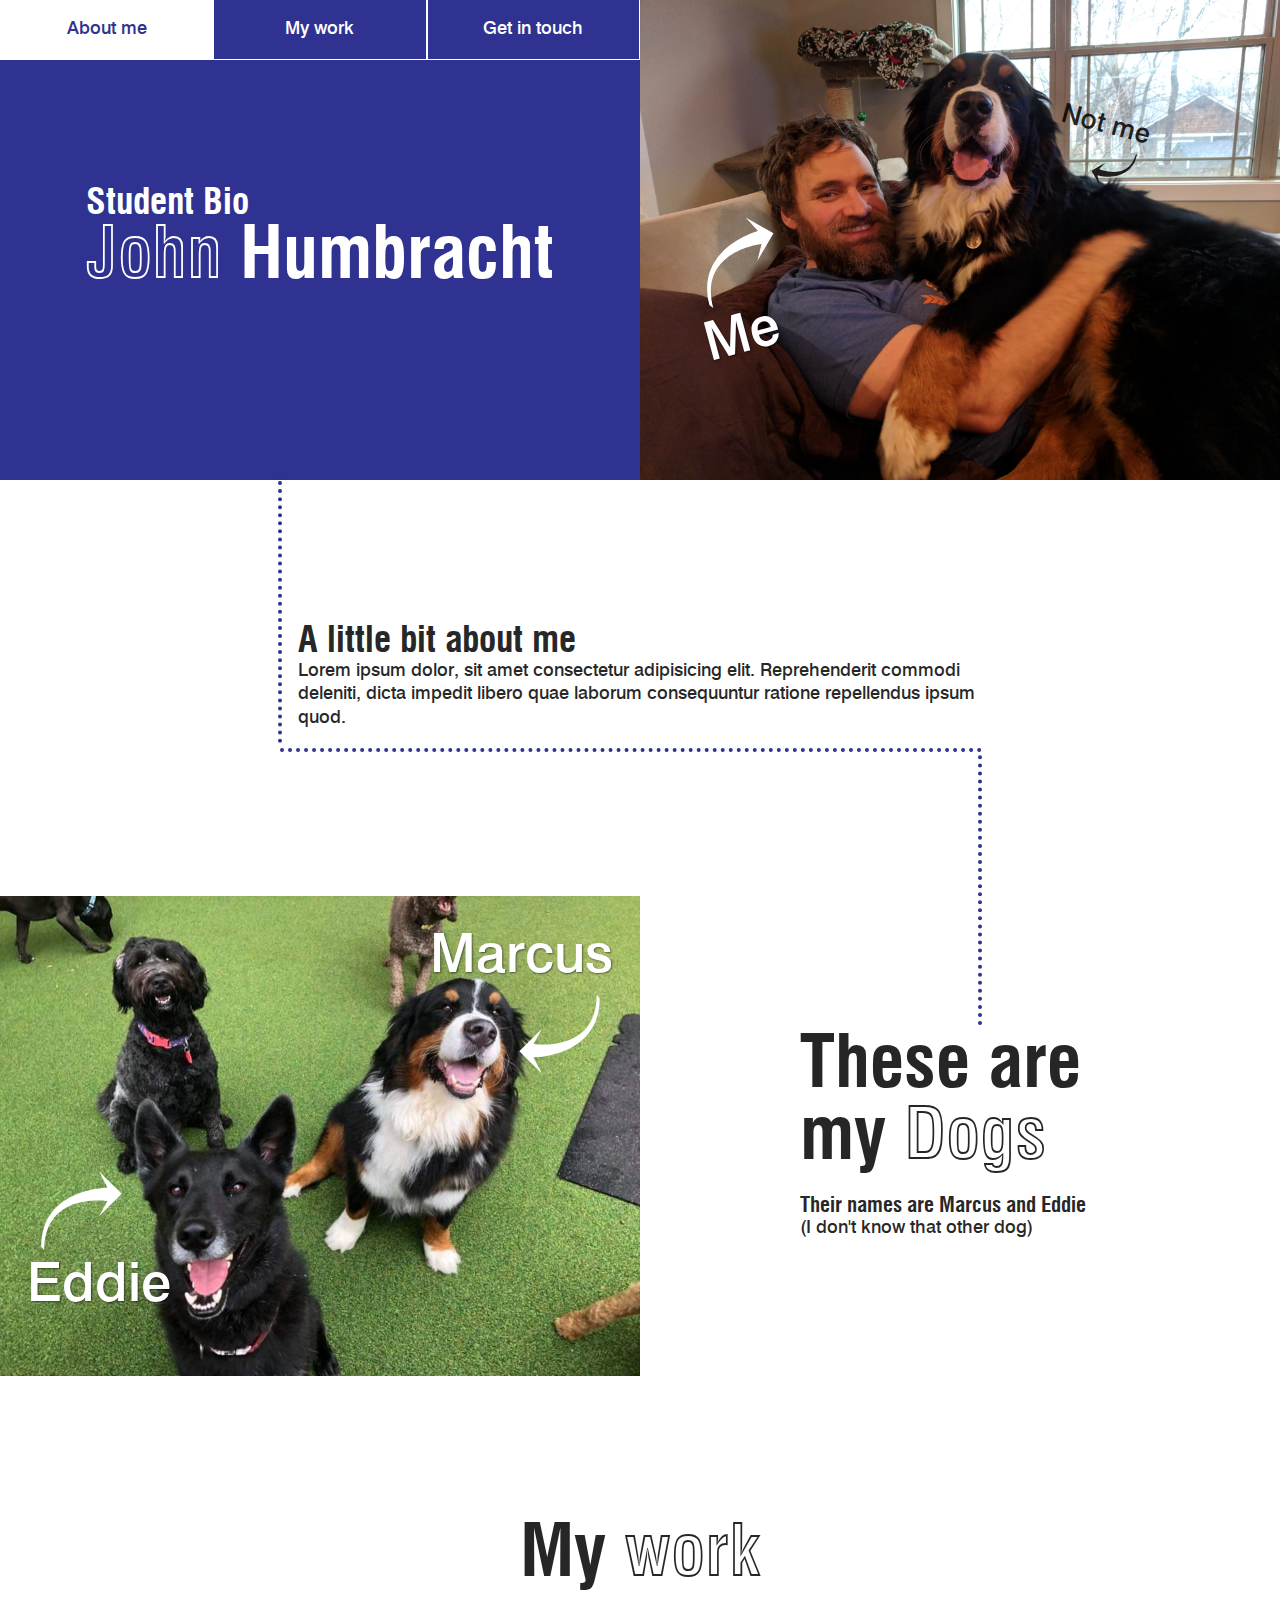
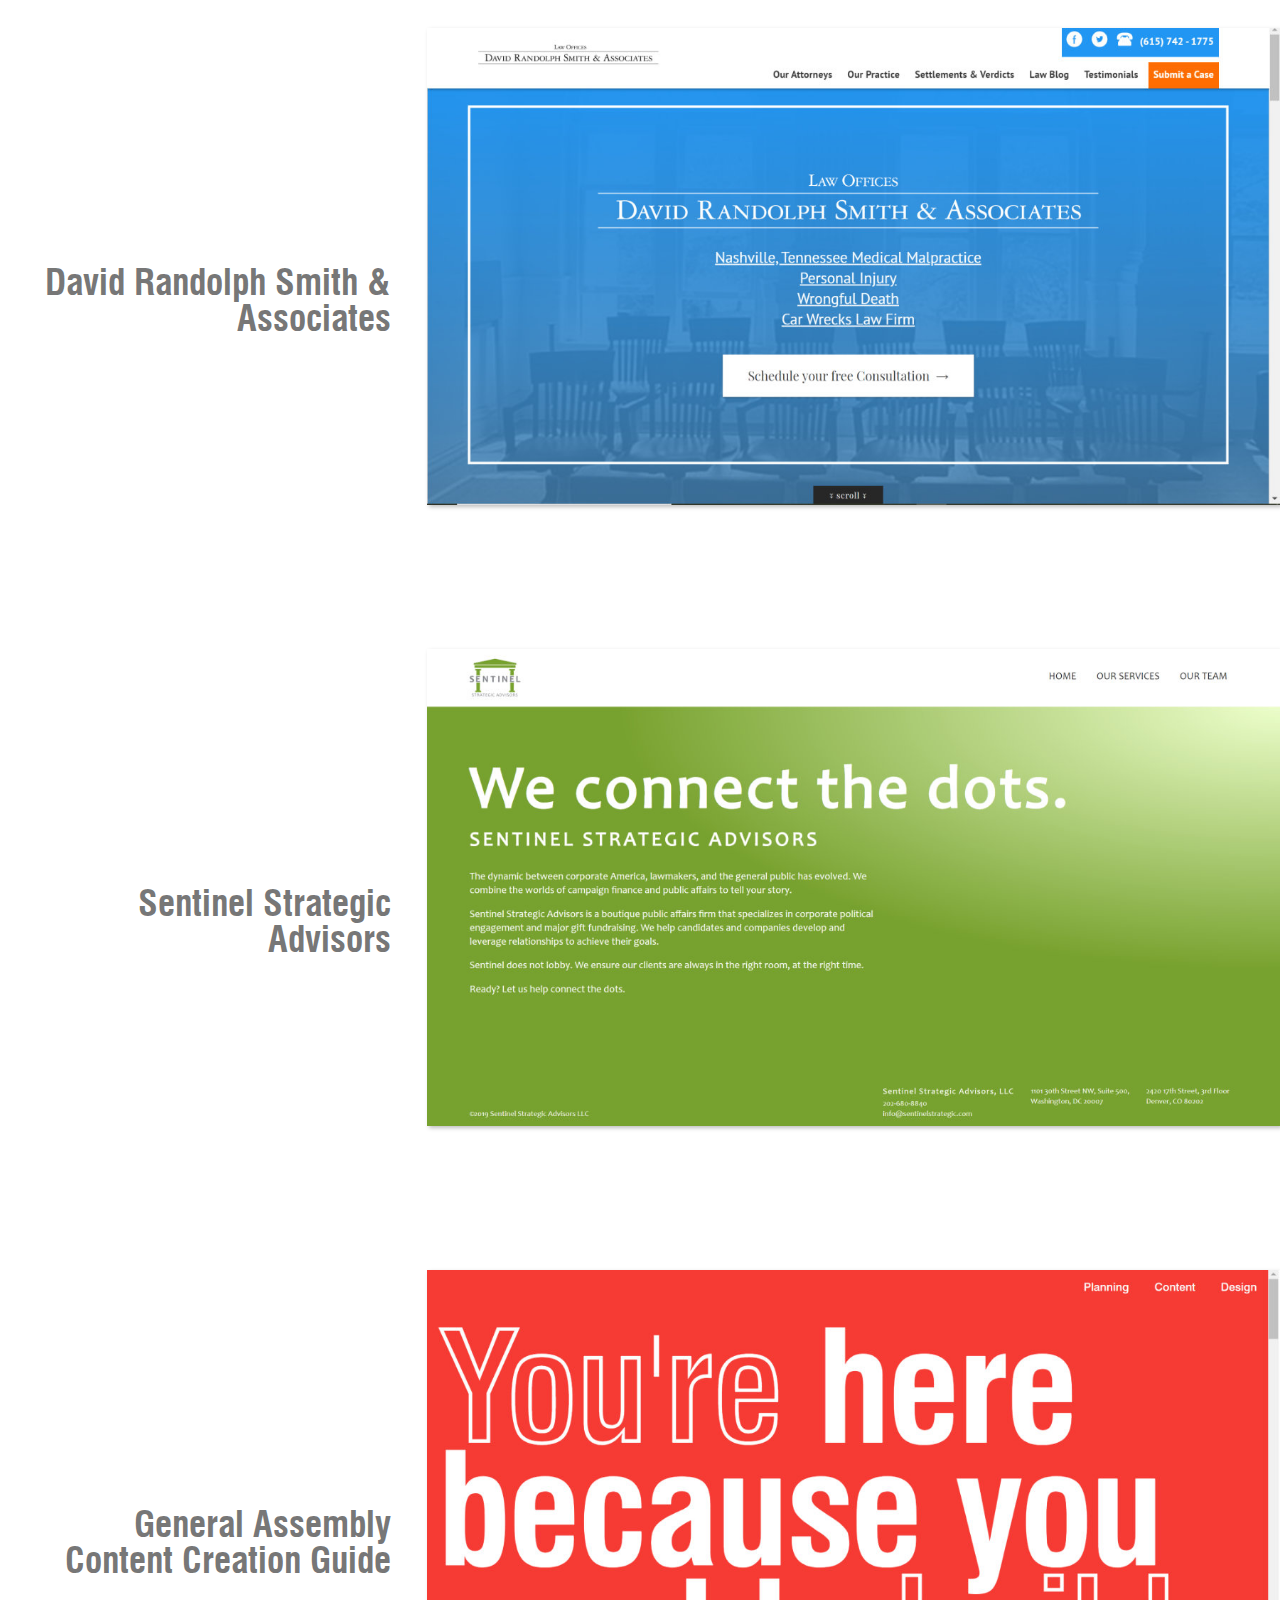
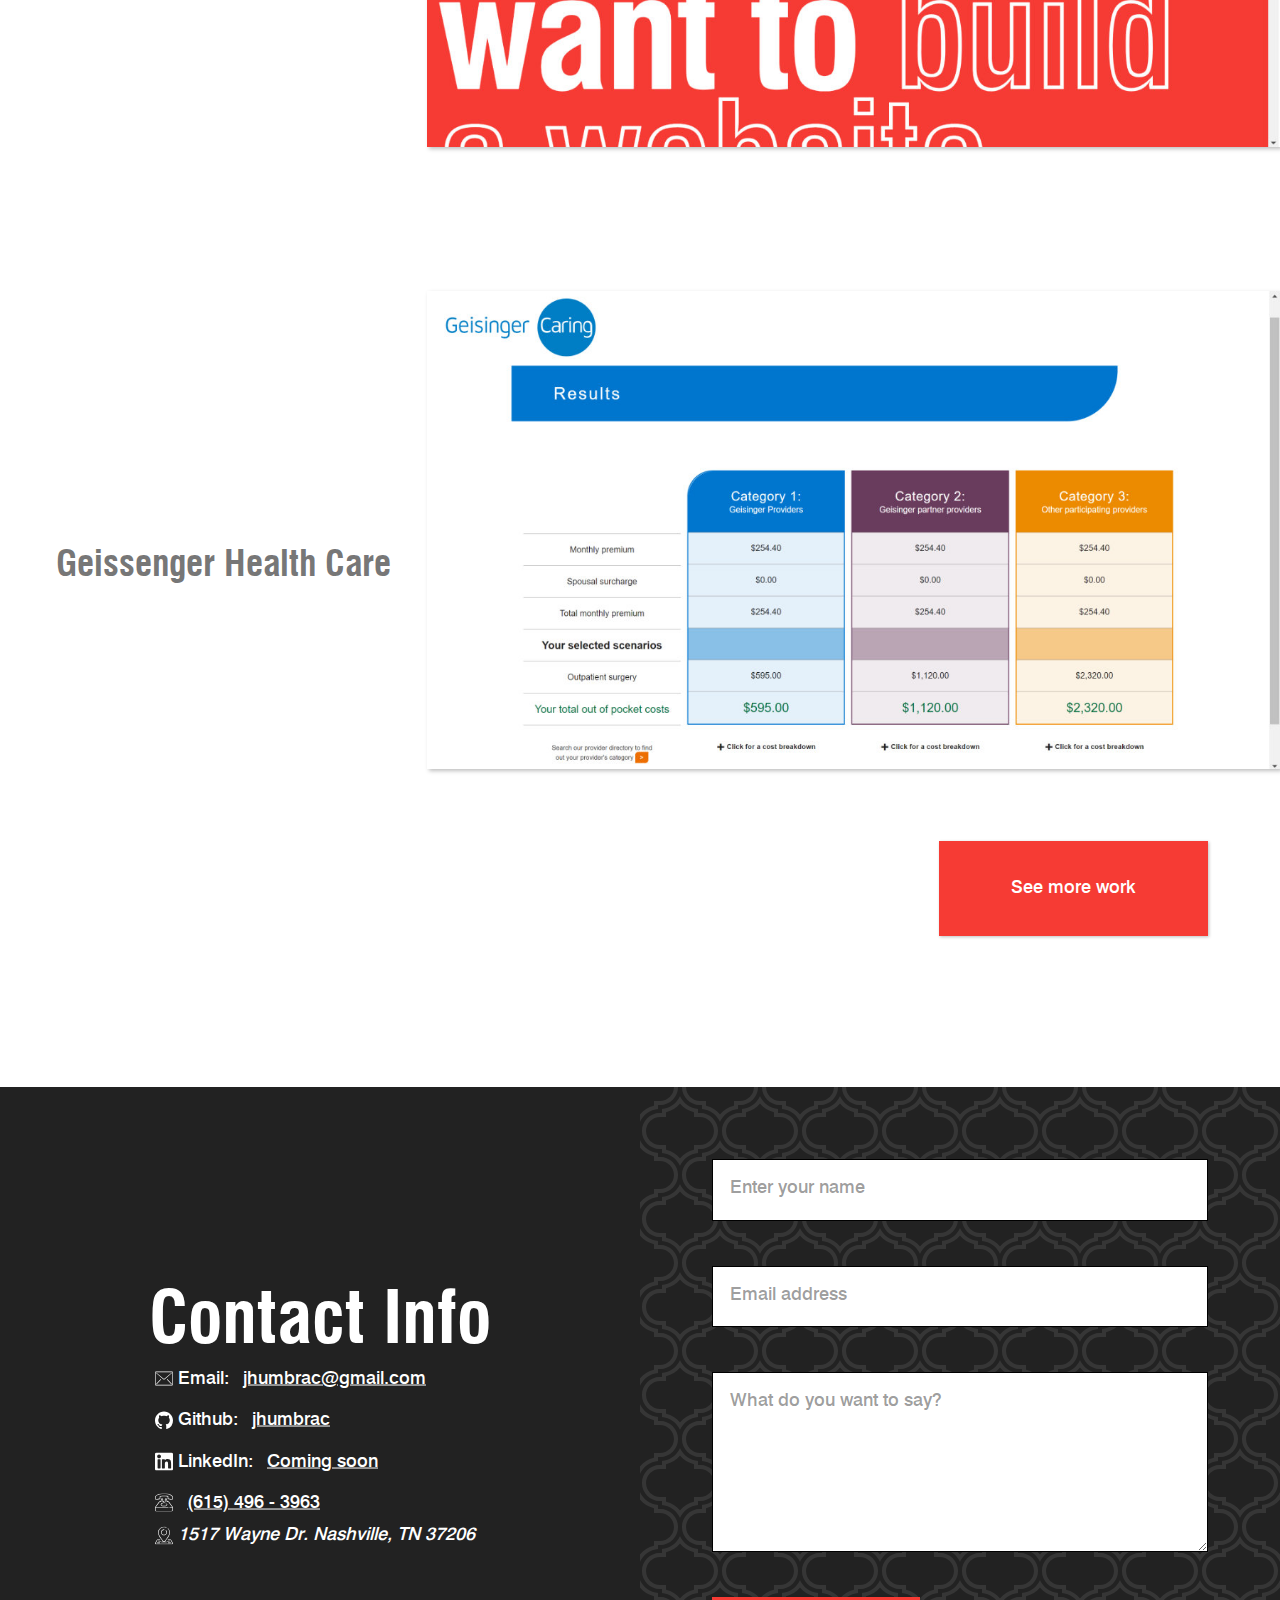
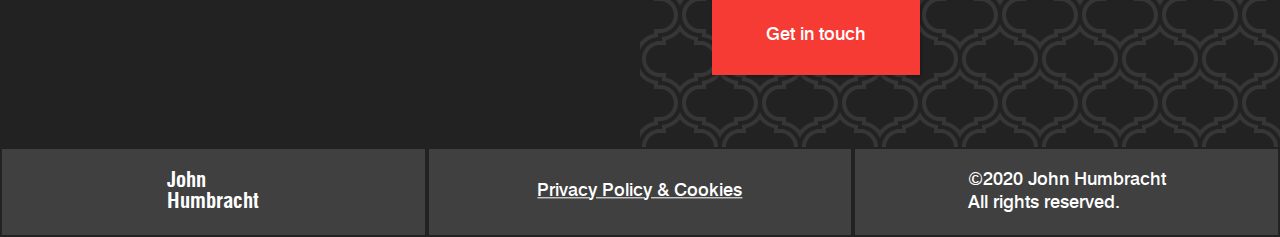
==== commit 2465f2a0: "animation on hero" ====
--- a/index.html
+++ b/index.html
@@ -11,11 +11,29 @@
         <a href="#contact">Get in touch</a>
     </nav>
     <section id="intro" class="clearfix">
-        <div>
+        <div class="introText">
             <h1>Student Bio</h1>
             <h2><span>John</span> Humbracht</h2>
         </div>
-        <img src="img/johnAndMarcus.jpg" alt="John and Marcus">
+        <div class="introImg">
+            <div class="me">
+                <svg xmlns="http://www.w3.org/2000/svg" xmlns:xlink="http://www.w3.org/1999/xlink" xmlns:serif="http://www.serif.com/" width="100%" height="100%" viewBox="0 0 100 100" version="1.1" xml:space="preserve" style="fill-rule:evenodd;clip-rule:evenodd;stroke-linejoin:round;stroke-miterlimit:2;" class="arrow">
+                    <g transform="matrix(1.83545,0,0,1.83545,-14.1942,-84.1388)">
+                        <path d="M60.016,47.011C60.016,86.753 17.528,80.129 17.528,80.129L23.183,69.871L7.916,84.976L7.916,85.011L23.183,100.116L17.554,89.202L17.528,89.129C17.528,89.129 62.005,89.042 62.005,49.3L60.016,47.011Z"></path>
+                    </g>
+                </svg>
+                <p>Me</p>
+            </div>
+            <div class="notMe">
+                <p>Not me</p>
+                <svg xmlns="http://www.w3.org/2000/svg" xmlns:xlink="http://www.w3.org/1999/xlink" xmlns:serif="http://www.serif.com/" width="100%" height="100%" viewBox="0 0 100 100" version="1.1" xml:space="preserve" style="fill-rule:evenodd;clip-rule:evenodd;stroke-linejoin:round;stroke-miterlimit:2;" class="arrow">
+                    <g transform="matrix(1.83545,0,0,1.83545,-14.1942,-84.1388)">
+                        <path d="M60.016,47.011C60.016,86.753 17.528,80.129 17.528,80.129L23.183,69.871L7.916,84.976L7.916,85.011L23.183,100.116L17.554,89.202L17.528,89.129C17.528,89.129 62.005,89.042 62.005,49.3L60.016,47.011Z"></path>
+                    </g>
+                </svg>
+            </div>
+            <img src="img/johnAndMarcus.jpg" alt="John and Marcus">
+        </div>
     </section>
     <section id="aboutMe">
         <h2>A little bit about me</h2>
--- a/style.css
+++ b/style.css
@@ -117,11 +117,50 @@
     padding:0;
     position: relative;
 }
-#intro img {
+.introImg {
     float:right;
     width:50%;
-}
-#intro div {
+    position: relative;
+}
+.introImg img {
+    display:block;
+    width:100%;
+}
+.me {
+    position:absolute;
+    bottom:2em;
+    left:1em;
+    transform:rotate(-15deg);
+    animation: shake 10s;
+    animation-delay: 5s;
+  /* When the animation is finished, start again */
+    animation-iteration-count: infinite;
+}
+
+@keyframes shake {
+  0% { transform: rotate(-15deg); }
+  1% { transform:  rotate(-19deg); }
+  2% { transform:  rotate(-11deg); }
+  3% { transform: rotate(-19deg); }
+  4% { transform: rotate(-11deg); }
+  5% { transform: rotate(-19deg); }
+  6% { transform:  rotate(-11deg); }
+  7% { transform: rotate(-19deg); }
+  8% { transform: rotate(-11deg); }
+  9% { transform: rotate(-19deg); }
+  10% { transform:  rotate(-15deg); }
+  100% { transform: rotate(-15deg); }
+}
+.notMe {
+    font-size:.5em;
+    color:rgba(0,0,0,.85);
+    position:absolute;
+    right: 5em;
+    top: 4em;
+    transform: rotate(15deg);
+    text-shadow: initial;
+}
+.introText {
     position:absolute;
     top:50%;
     left:25%;
@@ -178,7 +217,7 @@
     width: 50%;
     float: left;
 }
-.marcusText, .eddieText {
+.marcusText, .eddieText, .introImg {
     font-size: 3em;
     color:#fff;
     text-shadow: 1px 1px 2px rgba(0,0,0,.5);
@@ -189,19 +228,22 @@
     right: .5em;
     z-index:1;
 }
-.marcusText .arrow {
+.marcusText .arrow, .notMe .arrow {
     fill: #fff;
     width: 1.5em;
     display: block;
     margin-left: auto;
     margin-right: .25em;
 }
+.notMe .arrow {
+    fill:rgba(0,0,0,.85);
+}
 .eddieText {
     position:absolute;
     bottom: 1em;
     left: 0.5em;
 }
-.eddieText .arrow {
+.eddieText .arrow, .me .arrow {
     fill: #fff;
     width: 1.5em;
     display: block;
@@ -259,7 +301,7 @@
     width:50%;
 }
 input,textarea {
-    background: rgba(255,255,255,.85);
+    background: rgb(255, 255, 255);
     display:block;
     padding:1em;
     border:1px solid;
@@ -270,7 +312,7 @@
     height:10em;
 }
 label {
-    color: rgba(0,0,0,.85);
+    color: rgba(0,0,0,.4);
     cursor: text;
     display:inline-block;
     position:absolute;
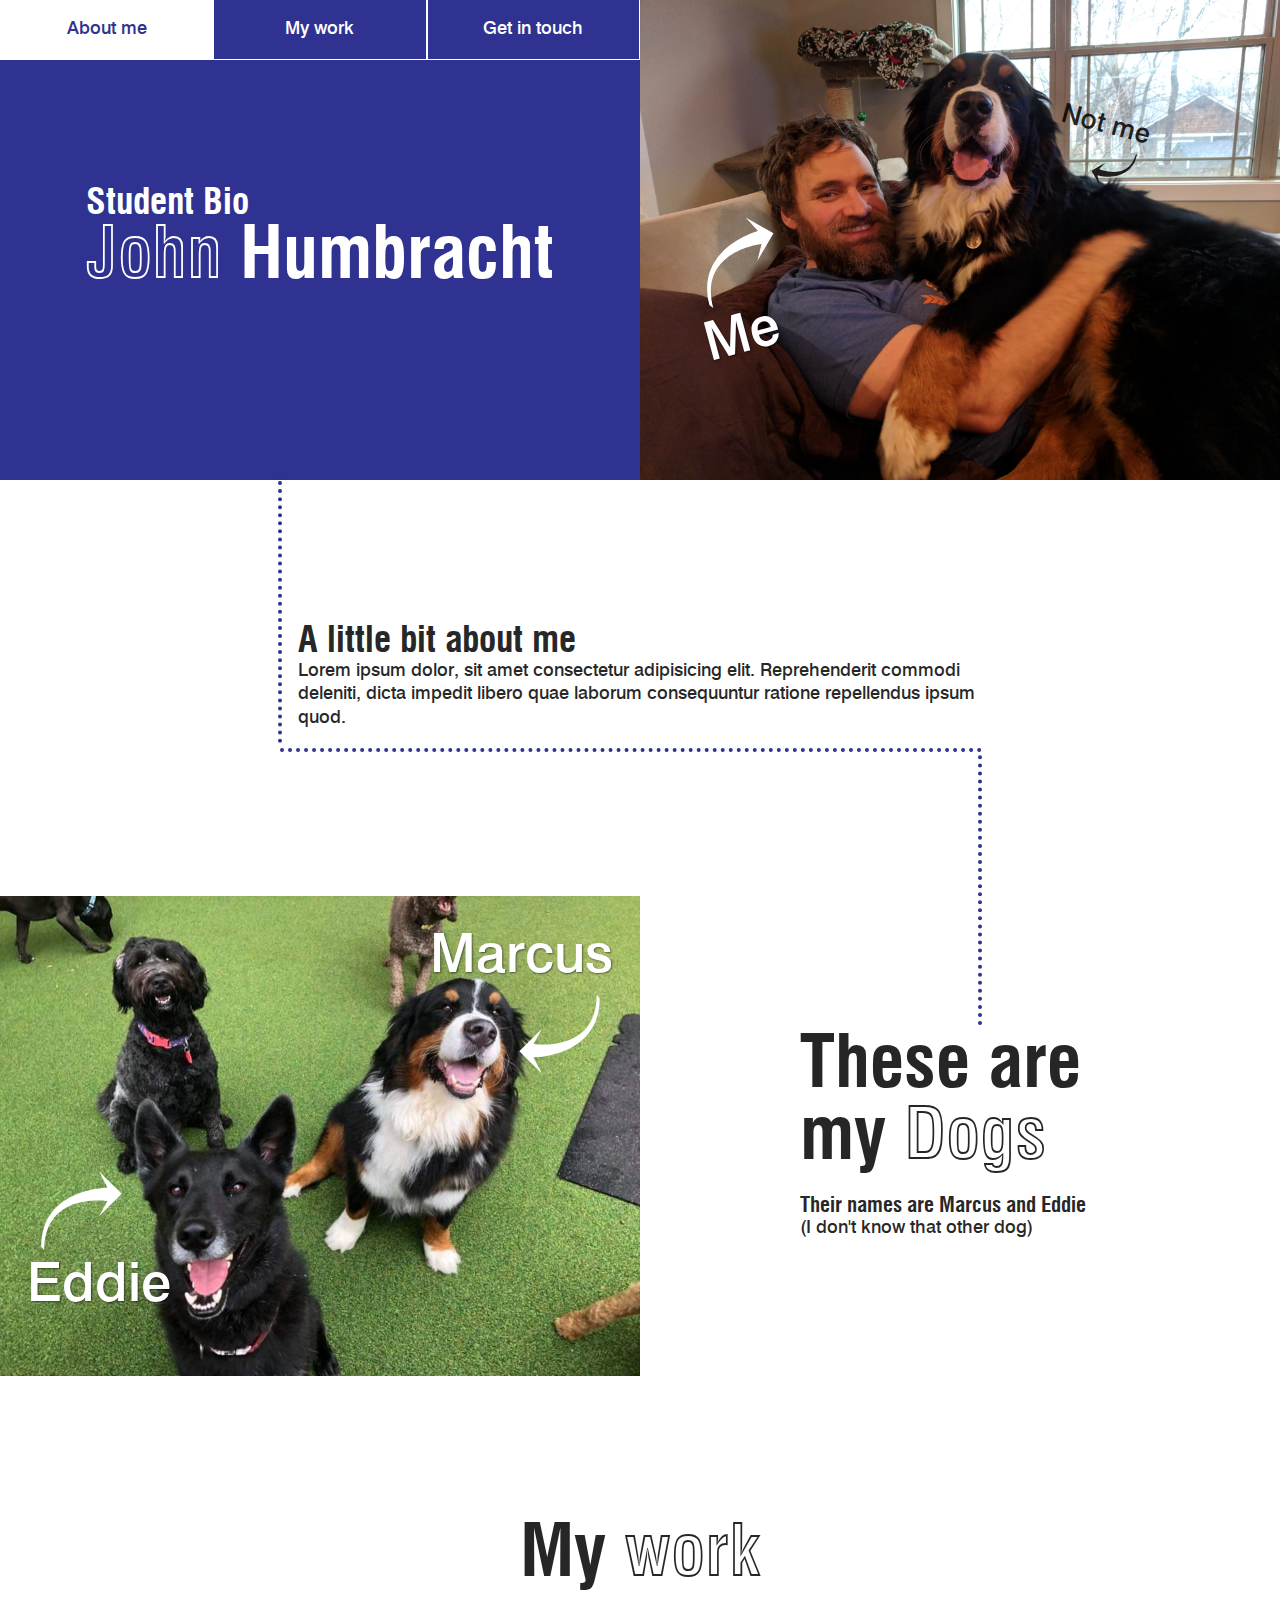
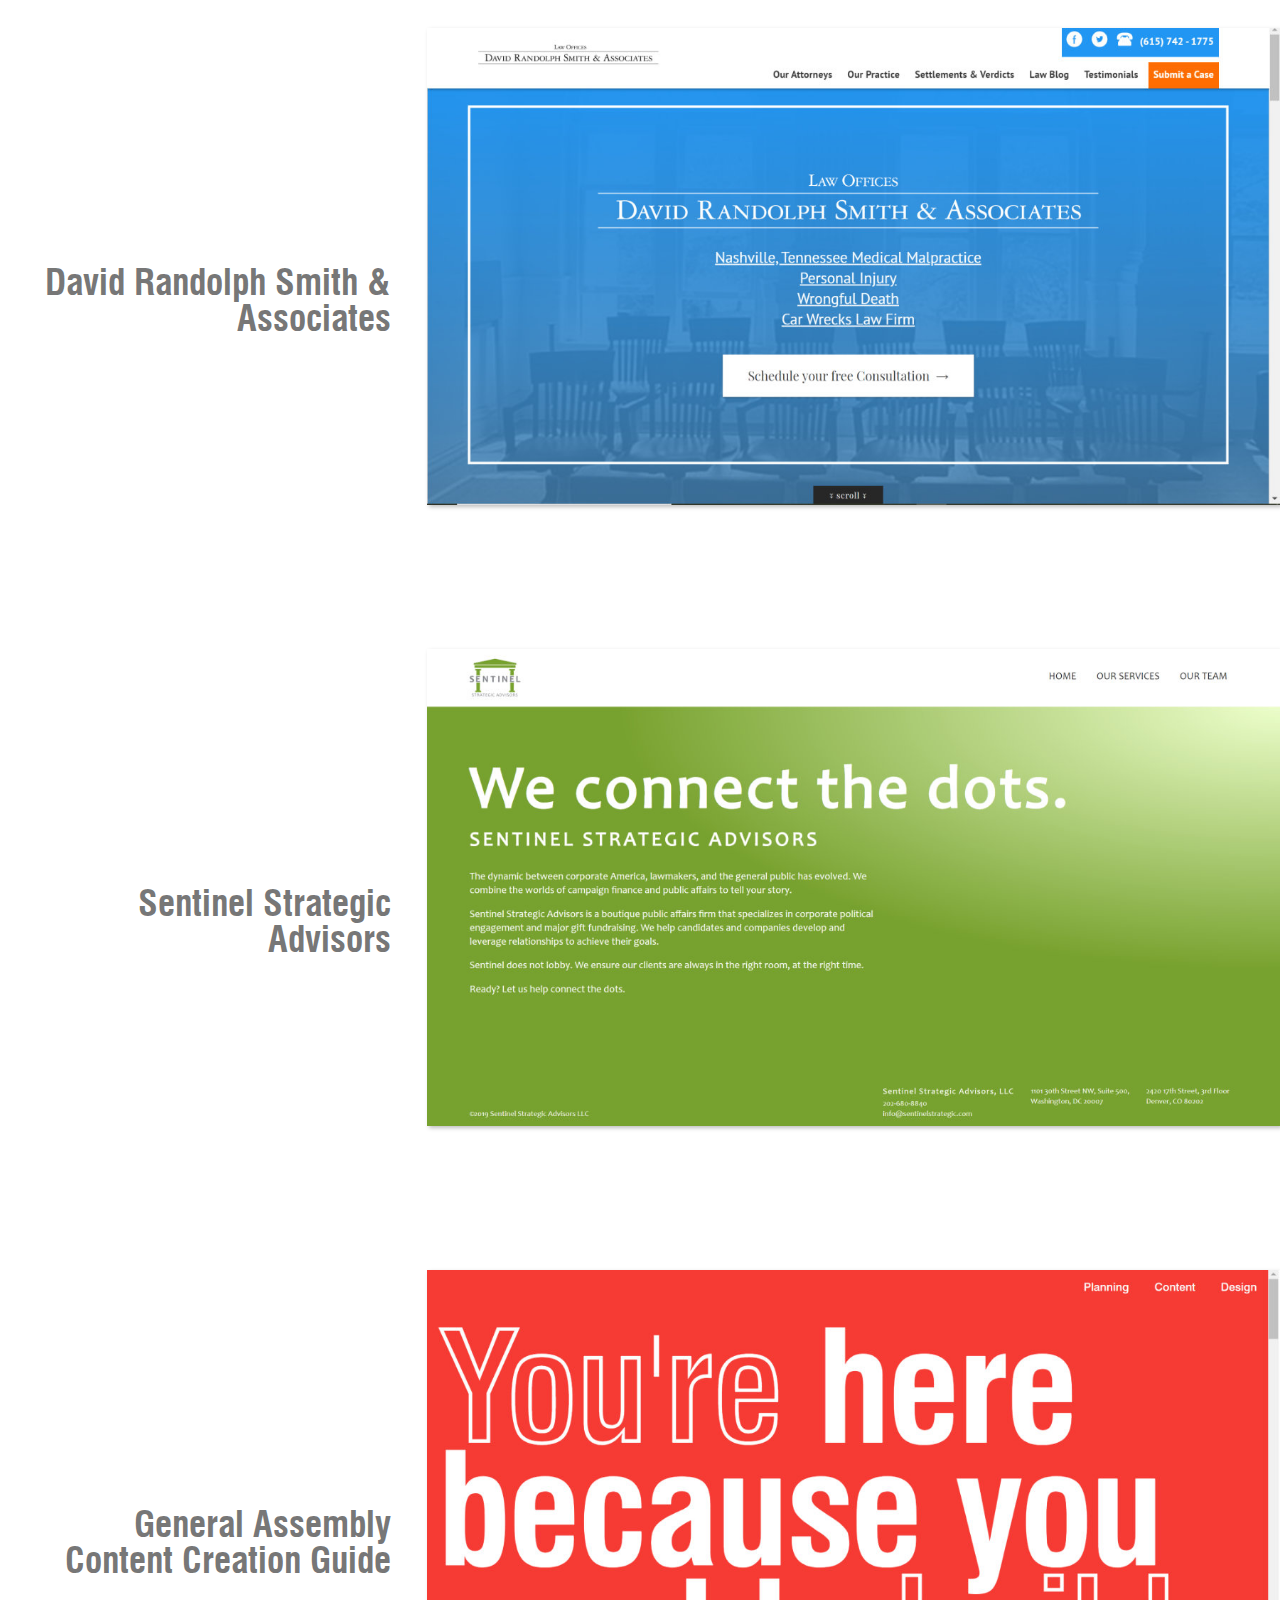
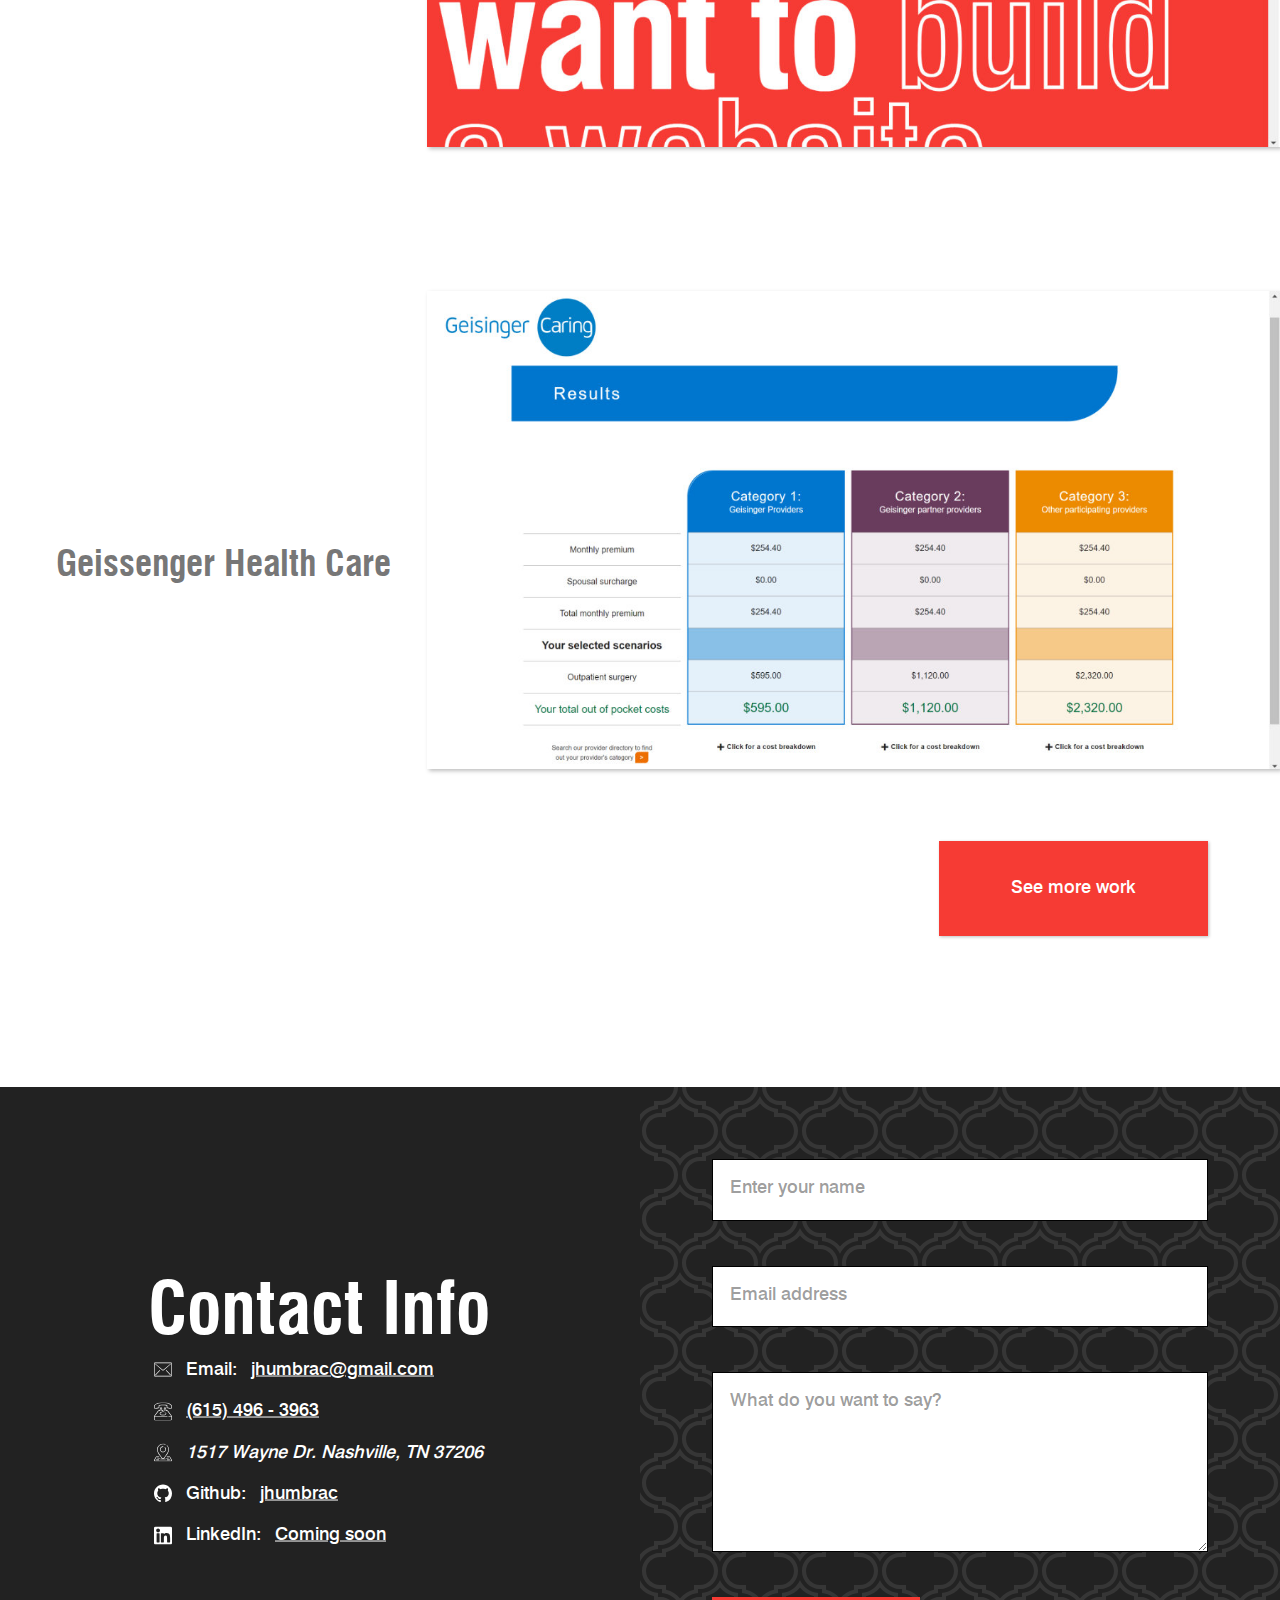
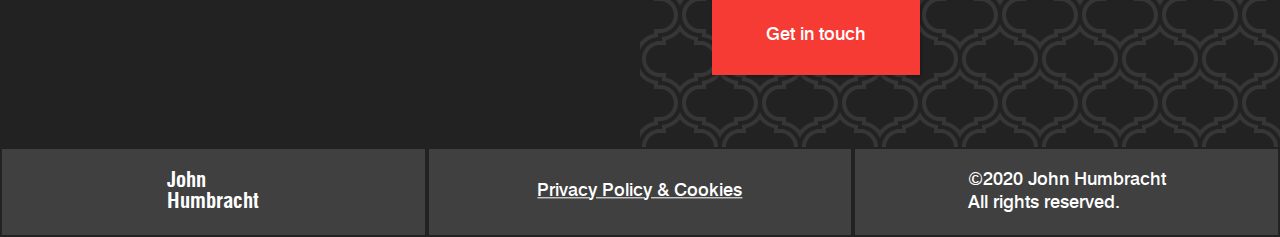
==== commit c010440e: "more commits" ====
--- a/index.html
+++ b/index.html
@@ -104,16 +104,6 @@
                     Email: <a href="mailto:jhumbrac@gmail.com">jhumbrac@gmail.com</a>
                 </li>
                 <li>
-                    <svg class="icon" height="32" viewBox="0 0 16 16" version="1.1" width="32" aria-hidden="true"><path fill-rule="evenodd" d="M8 0C3.58 0 0 3.58 0 8c0 3.54 2.29 6.53 5.47 7.59.4.07.55-.17.55-.38 0-.19-.01-.82-.01-1.49-2.01.37-2.53-.49-2.69-.94-.09-.23-.48-.94-.82-1.13-.28-.15-.68-.52-.01-.53.63-.01 1.08.58 1.23.82.72 1.21 1.87.87 2.33.66.07-.52.28-.87.51-1.07-1.78-.2-3.64-.89-3.64-3.95 0-.87.31-1.59.82-2.15-.08-.2-.36-1.02.08-2.12 0 0 .67-.21 2.2.82.64-.18 1.32-.27 2-.27.68 0 1.36.09 2 .27 1.53-1.04 2.2-.82 2.2-.82.44 1.1.16 1.92.08 2.12.51.56.82 1.27.82 2.15 0 3.07-1.87 3.75-3.65 3.95.29.25.54.73.54 1.48 0 1.07-.01 1.93-.01 2.2 0 .21.15.46.55.38A8.013 8.013 0 0016 8c0-4.42-3.58-8-8-8z"></path></svg>
-                    Github: <a href="https://github.com/jhumbrac/jhumbrac.github.io">jhumbrac</a>
-                </li>
-                <li>
-                    <svg xmlns="http://www.w3.org/2000/svg" xmlns:xlink="http://www.w3.org/1999/xlink" version="1.1" id="Layer_1" class="icon" x="0px" y="0px" viewBox="0 0 382 382" style="enable-background:new 0 0 382 382;" xml:space="preserve">
-                        <path d="M347.445,0H34.555C15.471,0,0,15.471,0,34.555v312.889C0,366.529,15.471,382,34.555,382h312.889  C366.529,382,382,366.529,382,347.444V34.555C382,15.471,366.529,0,347.445,0z M118.207,329.844c0,5.554-4.502,10.056-10.056,10.056  H65.345c-5.554,0-10.056-4.502-10.056-10.056V150.403c0-5.554,4.502-10.056,10.056-10.056h42.806  c5.554,0,10.056,4.502,10.056,10.056V329.844z M86.748,123.432c-22.459,0-40.666-18.207-40.666-40.666S64.289,42.1,86.748,42.1  s40.666,18.207,40.666,40.666S109.208,123.432,86.748,123.432z M341.91,330.654c0,5.106-4.14,9.246-9.246,9.246H286.73  c-5.106,0-9.246-4.14-9.246-9.246v-84.168c0-12.556,3.683-55.021-32.813-55.021c-28.309,0-34.051,29.066-35.204,42.11v97.079  c0,5.106-4.139,9.246-9.246,9.246h-44.426c-5.106,0-9.246-4.14-9.246-9.246V149.593c0-5.106,4.14-9.246,9.246-9.246h44.426  c5.106,0,9.246,4.14,9.246,9.246v15.655c10.497-15.753,26.097-27.912,59.312-27.912c73.552,0,73.131,68.716,73.131,106.472  L341.91,330.654L341.91,330.654z"/>
-                    </svg>
-                    LinkedIn: <a href="#">Coming soon</a>
-                </li>
-                <li>
                     <svg xmlns="http://www.w3.org/2000/svg" xmlns:xlink="http://www.w3.org/1999/xlink" version="1.1" id="Capa_1" x="0px" y="0px" viewBox="0 0 512.034 512.034" style="enable-background:new 0 0 512.034 512.034;" xml:space="preserve" class="icon">
                         <g transform="translate(-1)">
                             <path d="M12.401,160.324c3.049,11.234,13.294,18.997,24.934,18.893c1.678,0.001,3.353-0.159,5.001-0.478l51.712-9.916     l39.782-8.73c13.094-2.354,22.1-14.484,20.565-27.699l-4.855-37.231c-0.606-4.634,10.018-9.771,19.925-11.264     c57.431-9.292,115.97-9.444,173.448-0.452c15.795,2.722,19.285,5.257,20.036,6.204c1.587,3.919,1.819,8.256,0.657,12.322     l-3.482,24.747c-1.958,8.001-0.568,16.454,3.849,23.407c6.185,6.535,14.54,10.591,23.501,11.409     c5.973,1.143,10.573,2.295,15.172,3.413c4.881,1.212,9.754,2.423,16.102,3.635l46.259,8.926     c8.045,2.372,16.664,1.871,24.38-1.417c8.121-5.233,13.381-13.914,14.259-23.535l0.282-1.237     c0.896-3.942,2.082-7.851,3.268-11.759c3.377-9.375,5.198-19.239,5.393-29.201c-1.377-17.556-9.47-33.905-22.596-45.645     c-59.085-57.992-161.28-64.7-232.96-64.7C93.391,0.017,31.038,47.121,7.545,86.639c-6.452,10.932-8.224,24.003-4.915,36.258     L12.401,160.324z M22.206,95.377c21.231-35.729,79.206-78.293,234.829-78.293c68.719,0,166.4,6.204,221.013,59.81     c9.928,8.675,16.167,20.815,17.442,33.937c-0.298,8.127-1.876,16.156-4.676,23.791c-1.289,4.267-2.56,8.576-3.567,12.902     l-0.299,1.297c-1.425,6.349-2.56,10.624-5.487,12.151c-4.347,1.184-8.942,1.101-13.244-0.239l-46.225-8.823     c-5.973-1.143-10.59-2.295-15.189-3.413c-4.881-1.212-9.754-2.423-16.085-3.635c-4.087-0.785-10.94-2.091-13.116-4.966     c-1.371-3.412-1.563-7.184-0.546-10.718l3.49-24.747c2.037-8.322,0.751-17.11-3.584-24.499     c-5.513-7.851-18.219-10.991-31.113-13.218c-59.284-9.303-119.667-9.171-178.91,0.393c-18.671,2.833-36.514,13.312-34.295,30.353     l4.864,37.222c0.352,4.344-2.755,8.205-7.074,8.789l-39.799,8.644l-51.507,9.865c-4.452,1.005-8.923-1.603-10.24-5.973     l-9.737-37.376C16.999,110.784,18.1,102.401,22.206,95.377z"/>
@@ -136,6 +126,16 @@
                         </g>
                     </svg>
                     <address>1517 Wayne Dr. Nashville, TN 37206</address>
+                </li>
+                <li>
+                    <svg class="icon" height="32" viewBox="0 0 16 16" version="1.1" width="32" aria-hidden="true"><path fill-rule="evenodd" d="M8 0C3.58 0 0 3.58 0 8c0 3.54 2.29 6.53 5.47 7.59.4.07.55-.17.55-.38 0-.19-.01-.82-.01-1.49-2.01.37-2.53-.49-2.69-.94-.09-.23-.48-.94-.82-1.13-.28-.15-.68-.52-.01-.53.63-.01 1.08.58 1.23.82.72 1.21 1.87.87 2.33.66.07-.52.28-.87.51-1.07-1.78-.2-3.64-.89-3.64-3.95 0-.87.31-1.59.82-2.15-.08-.2-.36-1.02.08-2.12 0 0 .67-.21 2.2.82.64-.18 1.32-.27 2-.27.68 0 1.36.09 2 .27 1.53-1.04 2.2-.82 2.2-.82.44 1.1.16 1.92.08 2.12.51.56.82 1.27.82 2.15 0 3.07-1.87 3.75-3.65 3.95.29.25.54.73.54 1.48 0 1.07-.01 1.93-.01 2.2 0 .21.15.46.55.38A8.013 8.013 0 0016 8c0-4.42-3.58-8-8-8z"></path></svg>
+                    Github: <a href="https://github.com/jhumbrac/jhumbrac.github.io">jhumbrac</a>
+                </li>
+                <li>
+                    <svg xmlns="http://www.w3.org/2000/svg" xmlns:xlink="http://www.w3.org/1999/xlink" version="1.1" id="Layer_1" class="icon" x="0px" y="0px" viewBox="0 0 382 382" style="enable-background:new 0 0 382 382;" xml:space="preserve">
+                        <path d="M347.445,0H34.555C15.471,0,0,15.471,0,34.555v312.889C0,366.529,15.471,382,34.555,382h312.889  C366.529,382,382,366.529,382,347.444V34.555C382,15.471,366.529,0,347.445,0z M118.207,329.844c0,5.554-4.502,10.056-10.056,10.056  H65.345c-5.554,0-10.056-4.502-10.056-10.056V150.403c0-5.554,4.502-10.056,10.056-10.056h42.806  c5.554,0,10.056,4.502,10.056,10.056V329.844z M86.748,123.432c-22.459,0-40.666-18.207-40.666-40.666S64.289,42.1,86.748,42.1  s40.666,18.207,40.666,40.666S109.208,123.432,86.748,123.432z M341.91,330.654c0,5.106-4.14,9.246-9.246,9.246H286.73  c-5.106,0-9.246-4.14-9.246-9.246v-84.168c0-12.556,3.683-55.021-32.813-55.021c-28.309,0-34.051,29.066-35.204,42.11v97.079  c0,5.106-4.139,9.246-9.246,9.246h-44.426c-5.106,0-9.246-4.14-9.246-9.246V149.593c0-5.106,4.14-9.246,9.246-9.246h44.426  c5.106,0,9.246,4.14,9.246,9.246v15.655c10.497-15.753,26.097-27.912,59.312-27.912c73.552,0,73.131,68.716,73.131,106.472  L341.91,330.654L341.91,330.654z"/>
+                    </svg>
+                    LinkedIn: <a href="#">Coming soon</a>
                 </li>
             </ul>
         </div>
--- a/style.css
+++ b/style.css
@@ -107,6 +107,10 @@
     fill:#fff;
     vertical-align: middle;
     width:1em;
+    margin-right: .5em;
+}
+li:nth-of-type(2) .icon, li:nth-of-type(3) .icon {
+  margin-right: 0;
 }
 address {
     display:inline-block;
@@ -286,7 +290,7 @@
     padding:0;
     position:relative;
 }
-#contact a { color:inherit; display:inline-block; padding:.5em; }
+#contact a, #contact address { color:inherit; display:inline-block; padding:.5em; }
 .contactText {
     position:absolute;
     top:50%;
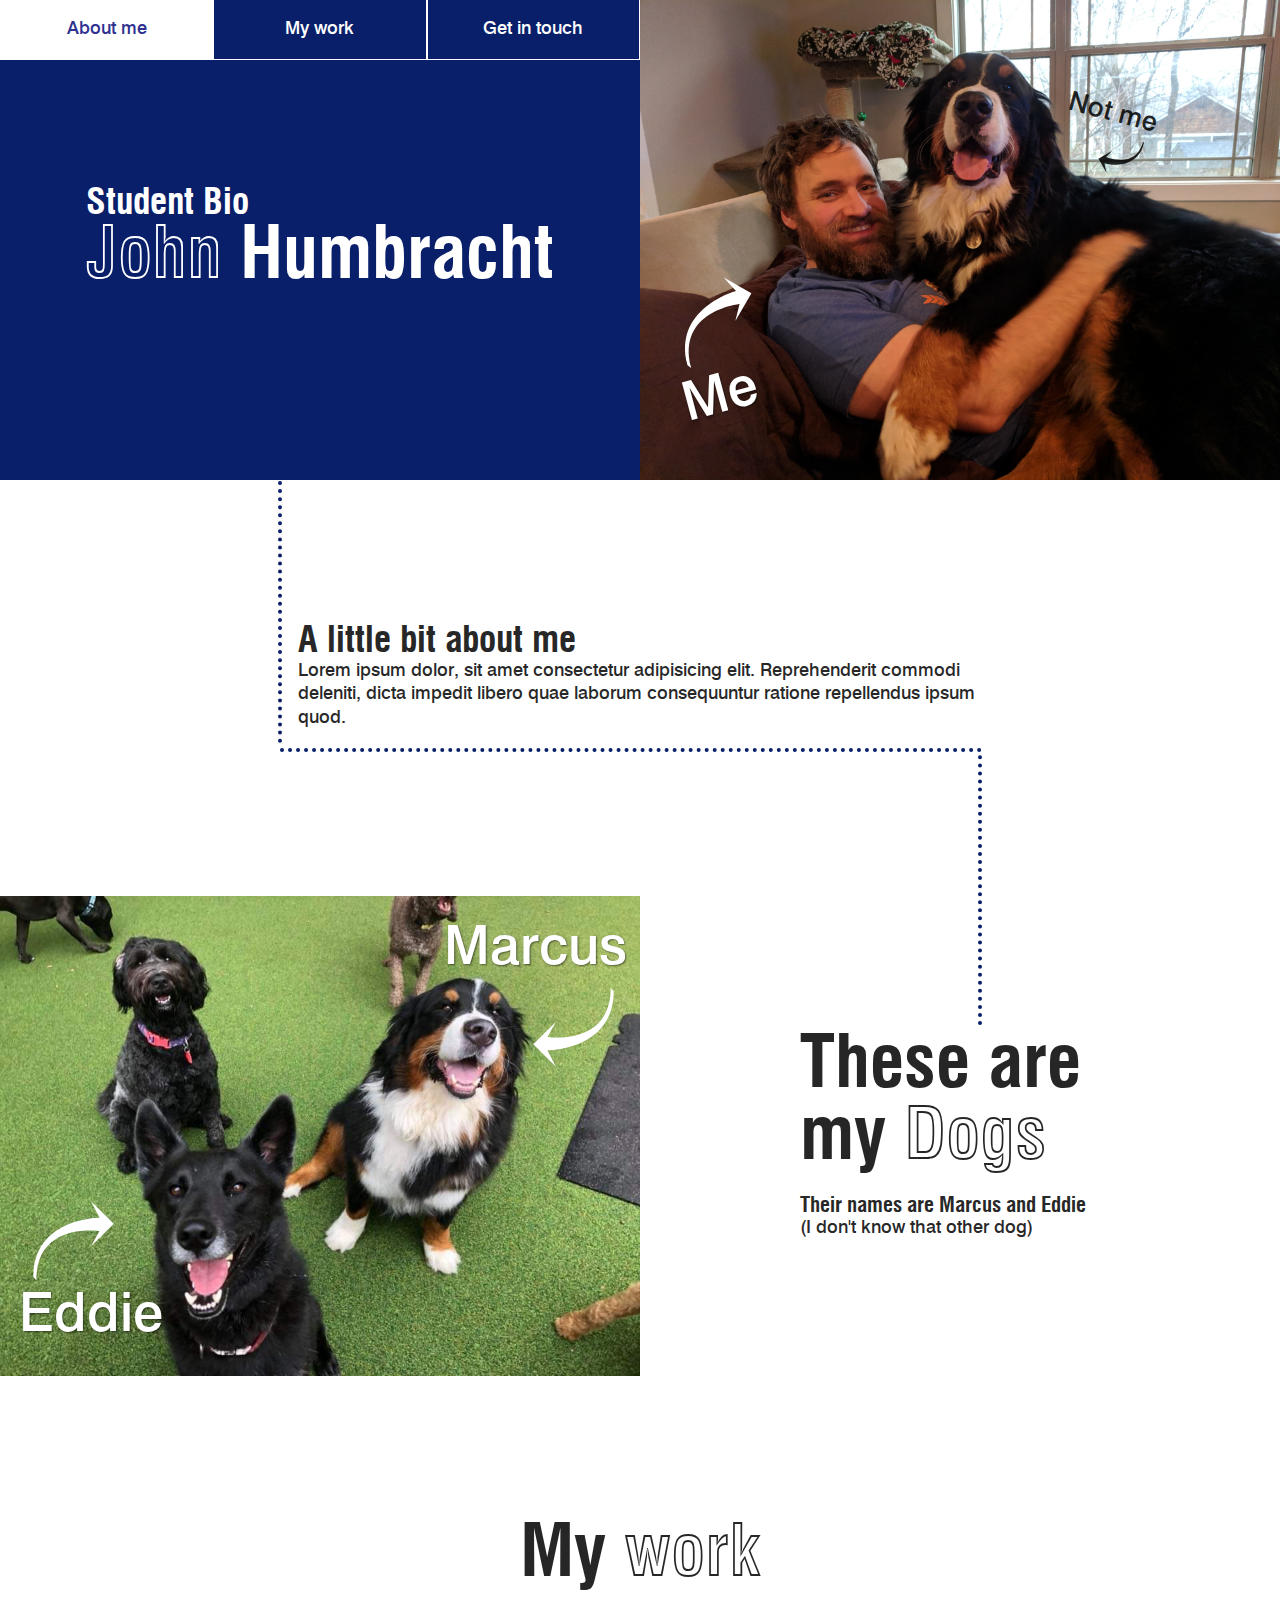
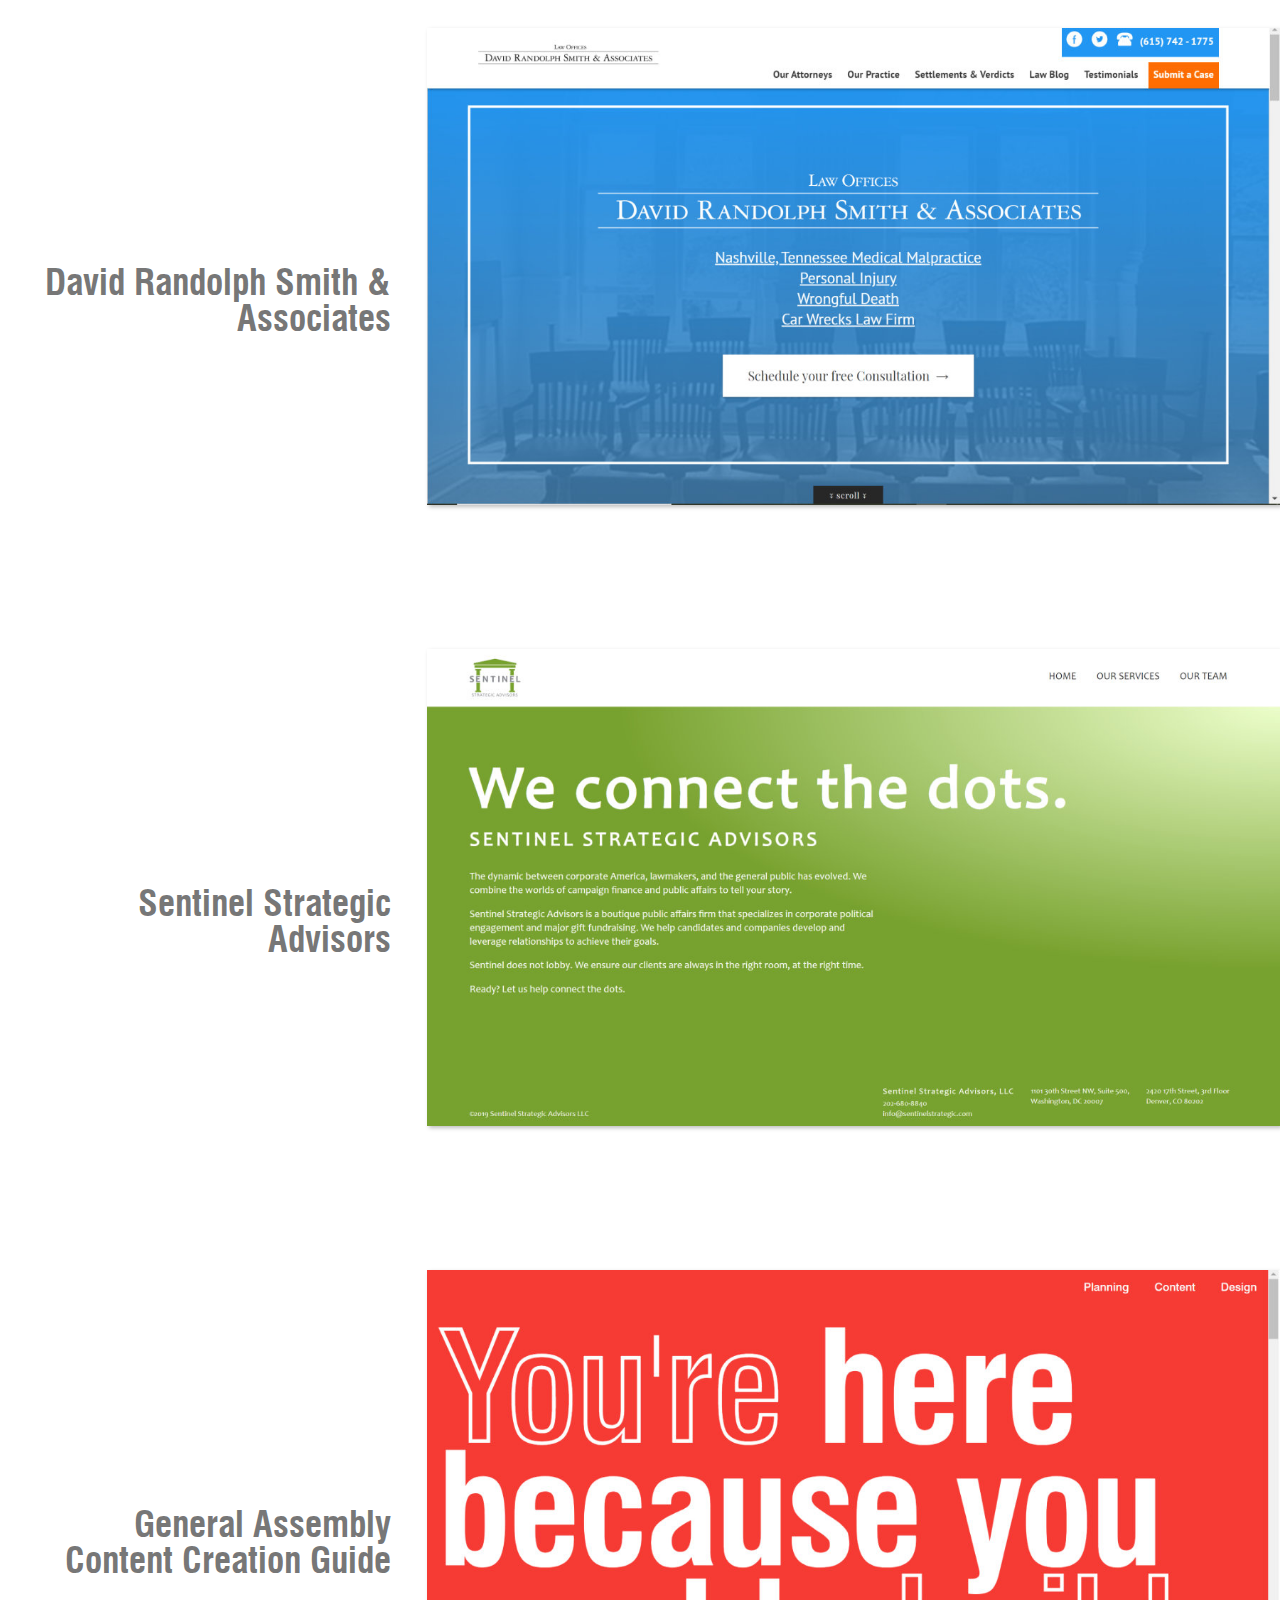
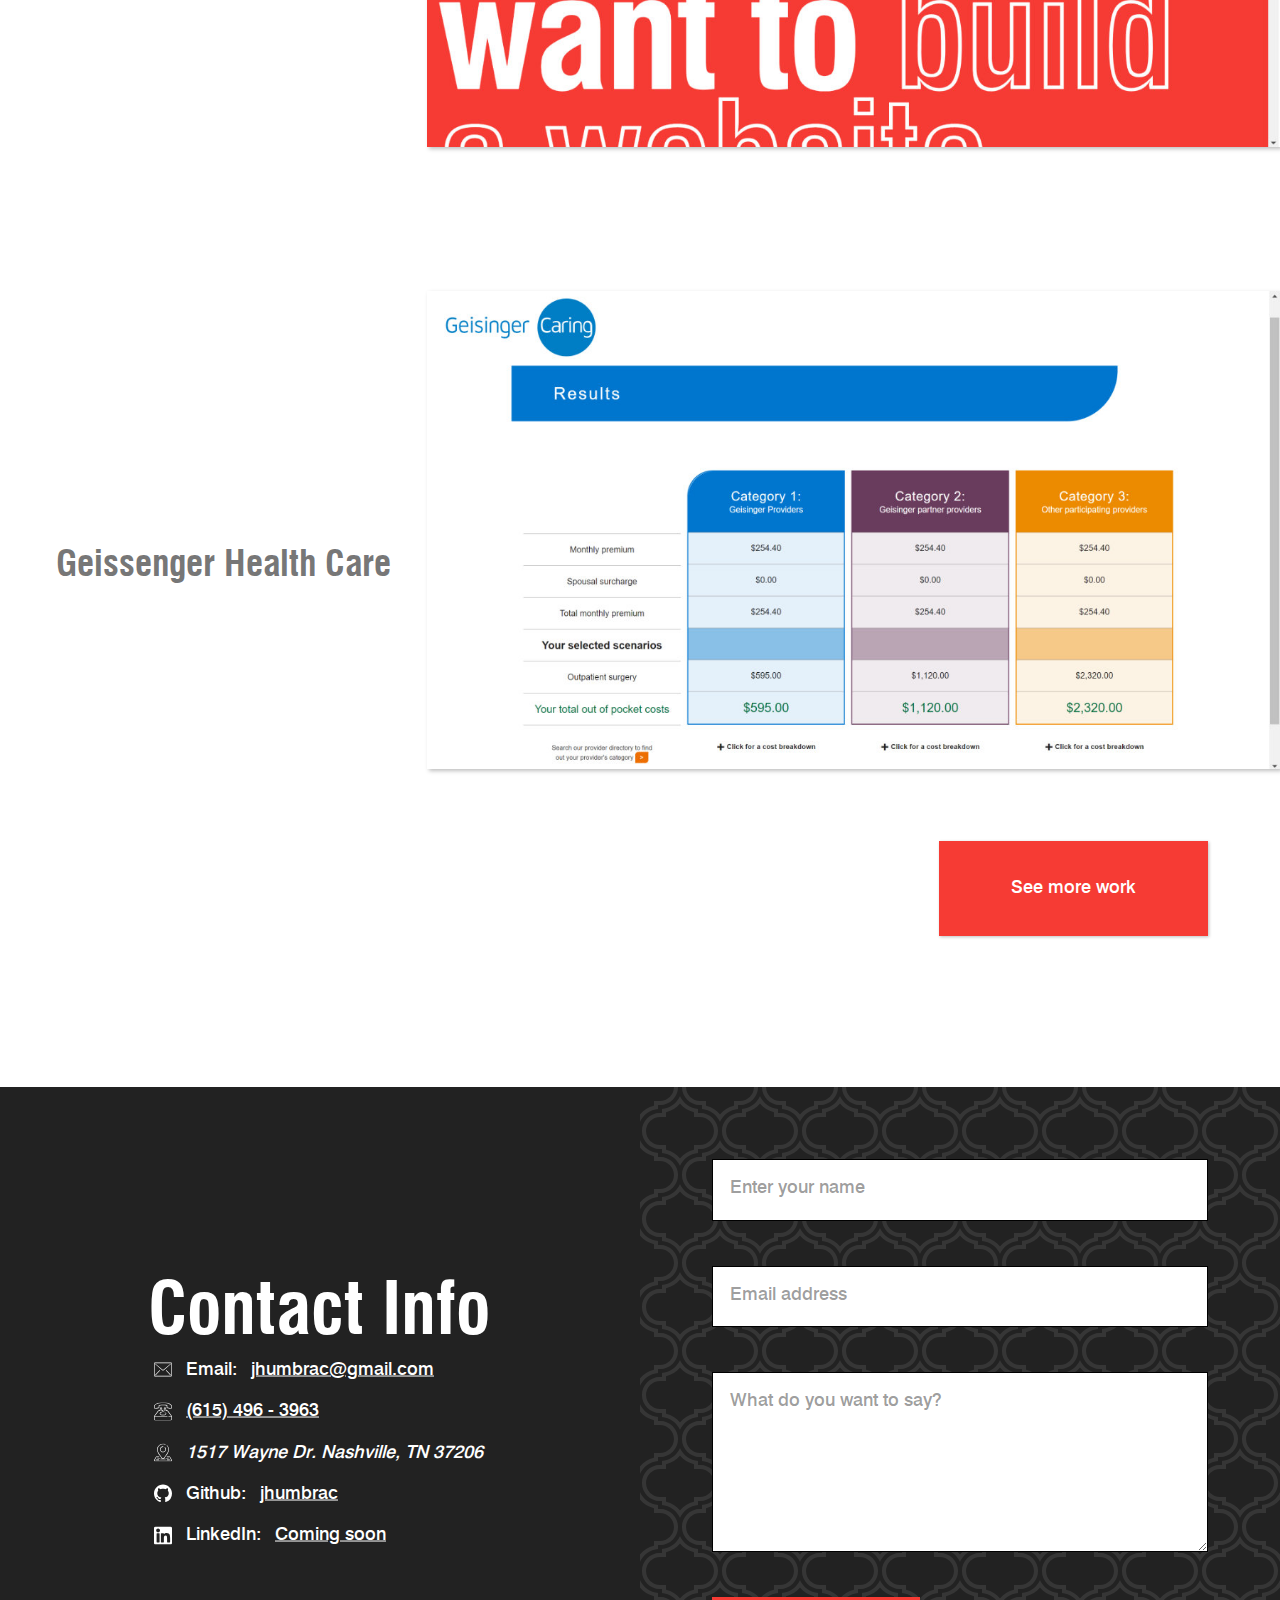
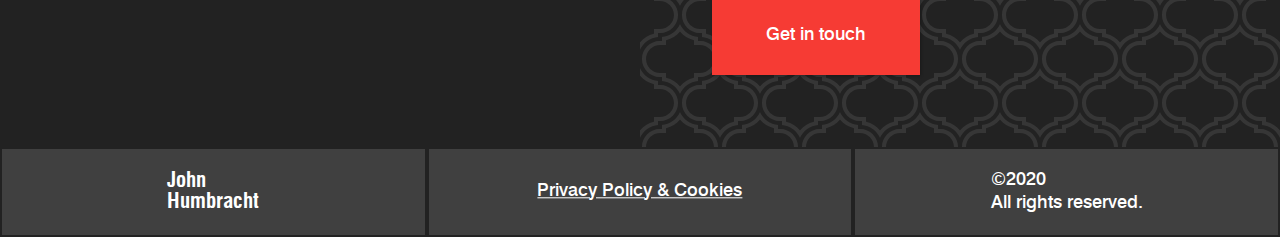
==== commit 1cdd8244: "finished media queries" ====
--- a/index.html
+++ b/index.html
@@ -3,6 +3,8 @@
 <head>
     <title>Git challenge assignment</title>
     <link rel="stylesheet" href="style.css">
+    <meta charset="utf-8">
+    <meta name="viewport" content="width-device-width, initial-scale=1">
 </head>
 <body>
     <nav>
@@ -113,7 +115,7 @@
                     </svg>
                     <a href="tel:+16154963963">(615) 496 - 3963</a>
                 </li>
-                <li>
+                <li class="addressIcon">
                     <svg xmlns="http://www.w3.org/2000/svg" xmlns:xlink="http://www.w3.org/1999/xlink" version="1.1" id="Capa_1" x="0px" y="0px" viewBox="0 0 511.998 511.998" style="enable-background:new 0 0 511.998 511.998;" xml:space="preserve" class="icon">
                         <g transform="translate(0 -1)">
                             <path d="M167.974,351.473c21.086,29.73,42.138,56.32,56.09,73.446c2.031,2.492,3.934,4.804,5.777,7.031h-42.103     c-4.713,0-8.533,3.82-8.533,8.533s3.82,8.533,8.533,8.533H324.27c4.713,0,8.533-3.82,8.533-8.533s-3.82-8.533-8.533-8.533     h-42.103c1.843-2.227,3.746-4.54,5.786-7.031c13.943-17.067,34.987-43.716,56.081-73.446     c20.929-28.905,39.767-59.267,56.371-90.854c17.425-34.219,26.266-62.626,26.266-84.437     c0.058-45.321-17.926-88.801-49.98-120.841c-2.141-2.22-5.313-3.112-8.297-2.333c-2.984,0.779-5.316,3.107-6.099,6.09     c-0.783,2.983,0.104,6.156,2.321,8.3c28.852,28.844,45.039,67.985,44.988,108.783c0,19.098-8.209,44.902-24.405,76.689     c-16.229,30.855-34.64,60.513-55.091,88.747c-20.804,29.346-41.6,55.637-55.381,72.533c-4.582,5.615-8.704,10.581-12.22,14.78     c-1.641,1.874-4.011,2.948-6.502,2.948c-2.491,0-4.861-1.075-6.502-2.948c-3.516-4.198-7.637-9.165-12.22-14.78     c-13.781-16.887-34.577-43.179-55.381-72.533c-20.451-28.234-38.862-57.892-55.091-88.747     c-16.213-31.787-24.405-57.591-24.405-76.689c-0.005-61.809,36.959-117.627,93.867-141.747     c38.238-16.034,81.314-16.034,119.552,0c2.808,1.19,6.037,0.793,8.472-1.044c2.435-1.836,3.705-4.832,3.332-7.859     c-0.373-3.027-2.332-5.625-5.14-6.815c-86.898-36.652-187.056,4.062-223.735,90.948c-8.895,21.046-13.457,43.669-13.414,66.517     c0,21.811,8.841,50.219,26.266,84.48C128.208,292.234,147.047,322.582,167.974,351.473z"/>
@@ -125,7 +127,7 @@
                             <path d="M68.27,457.551c-4.713,0-8.533,3.82-8.533,8.533s3.82,8.533,8.533,8.533h68.267c4.713,0,8.533-3.82,8.533-8.533     s-3.82-8.533-8.533-8.533H68.27z"/>
                         </g>
                     </svg>
-                    <address>1517 Wayne Dr. Nashville, TN 37206</address>
+                    <address>1517 Wayne Dr. <span>Nashville, TN 37206</span></address>
                 </li>
                 <li>
                     <svg class="icon" height="32" viewBox="0 0 16 16" version="1.1" width="32" aria-hidden="true"><path fill-rule="evenodd" d="M8 0C3.58 0 0 3.58 0 8c0 3.54 2.29 6.53 5.47 7.59.4.07.55-.17.55-.38 0-.19-.01-.82-.01-1.49-2.01.37-2.53-.49-2.69-.94-.09-.23-.48-.94-.82-1.13-.28-.15-.68-.52-.01-.53.63-.01 1.08.58 1.23.82.72 1.21 1.87.87 2.33.66.07-.52.28-.87.51-1.07-1.78-.2-3.64-.89-3.64-3.95 0-.87.31-1.59.82-2.15-.08-.2-.36-1.02.08-2.12 0 0 .67-.21 2.2.82.64-.18 1.32-.27 2-.27.68 0 1.36.09 2 .27 1.53-1.04 2.2-.82 2.2-.82.44 1.1.16 1.92.08 2.12.51.56.82 1.27.82 2.15 0 3.07-1.87 3.75-3.65 3.95.29.25.54.73.54 1.48 0 1.07-.01 1.93-.01 2.2 0 .21.15.46.55.38A8.013 8.013 0 0016 8c0-4.42-3.58-8-8-8z"></path></svg>
@@ -163,7 +165,7 @@
             <a href="#">Privacy Policy &amp; Cookies</a>
         </div>
         <div>
-            <p>&copy;2020 John Humbracht<br>All rights reserved.</p>
+            <p>&copy;2020<br>All rights reserved.</p>
         </div>
     </footer>
 </body>
--- a/style.css
+++ b/style.css
@@ -115,8 +115,9 @@
 address {
     display:inline-block;
 }
+address span { font-family:"Swiss Med", sans-serif; }
 #intro {
-    background:rgba(10, 14, 125, 0.85);
+    background: #091f6a;
     color:#fff;
     padding:0;
     position: relative;
@@ -132,8 +133,8 @@
 }
 .me {
     position:absolute;
-    bottom:2em;
-    left:1em;
+    bottom: 10%;
+    left: 5%;
     transform:rotate(-15deg);
     animation: shake 10s;
     animation-delay: 5s;
@@ -159,8 +160,8 @@
     font-size:.5em;
     color:rgba(0,0,0,.85);
     position:absolute;
-    right: 5em;
-    top: 4em;
+    right: 20%;
+    top: 20%;
     transform: rotate(15deg);
     text-shadow: initial;
 }
@@ -169,6 +170,7 @@
     top:50%;
     left:25%;
     transform:translate(-50%, -50%);
+    z-index:2;
 }
 #aboutMe {
     max-width:40em;
@@ -180,7 +182,7 @@
     font-size:2em;
 }
 .dotted {
-    border-top: 4px dotted #2f3290;
+    border-top: 4px dotted #091f6a;
     display: block;
     z-index: 1;
 }
@@ -211,10 +213,12 @@
     width:100%;
 }
 .dogsText {
+    background: #fff;
     position:absolute;
     left:75%;
     top:50%;
     transform:translate(-50%,-50%);
+    z-index: 1;
 }
 .imgOverlay {
     position:relative;
@@ -228,8 +232,8 @@
 }
 .marcusText {
     position:absolute;
-    top: .5em;
-    right: .5em;
+    top: 4%;
+    right: 2%;
     z-index:1;
 }
 .marcusText .arrow, .notMe .arrow {
@@ -244,8 +248,8 @@
 }
 .eddieText {
     position:absolute;
-    bottom: 1em;
-    left: 0.5em;
+    bottom: 5%;
+    left: 3%;
 }
 .eddieText .arrow, .me .arrow {
     fill: #fff;
@@ -354,4 +358,150 @@
     content:"";
     clear:both;
     display:block;
+}
+
+@media only screen and (max-width:1180px) {
+    .marcusText, .eddieText, .introImg {
+      font-size:2em;
+    }
+    .dogsText {
+      left:50%;
+      transform:translate(0, -50%);
+      padding: 0 2em;
+      width:50%;
+    }
+    #portfolio h3 {
+      font-size:1.5em;
+    }
+}
+@media only screen and (max-width:1000px) {
+    nav {
+      background: #091f6a;
+      position:relative;
+      width:100%;
+    }
+    nav:after {
+      content:"";
+      clear:both;
+      display:block;
+    }
+    nav a {
+      border-bottom:none;
+    }
+    .dotted { display:none; }
+    .introText {
+      top:initial;
+      left:initial;
+      bottom:1em;
+      right:1em;
+      transform:initial;
+      text-shadow:1px 1px 2px rgba(0,0,0,.25);
+    }
+    .introImg {
+      width:100%;
+    }
+    #portfolio img {
+      float:none;
+      width:100%;
+    }
+    #portfolio h3 {
+      font-size: 2em;
+      position:initial;
+      transform:initial;
+      text-align: left;
+      width: 100%;
+    }
+    .contactText {
+      padding:4em 2em;
+      position:relative;
+      left: 0;
+      top: 0;
+      transform: initial;
+      max-width: 420px;
+      margin: auto;
+    }
+    form {
+      float:none;
+      width:100%;
+    }
+}
+@media only screen and (max-width:770px) {
+    #aboutMe {
+      padding:8em 2em;
+    }
+    .dogsText {
+      margin-bottom: 2em;
+      position:initial;
+      transform: initial;
+      width:100%;
+    }
+    .imgOverlay {
+      width:100%;
+    }
+    footer > div > * {
+    width: 100%;
+    left: 0;
+    text-align: center;
+    transform: translate(0, -50%);
+    }
+}
+@media only screen and (max-width:620px) {
+    .me {
+      bottom: 34%;
+    }
+    .cta {
+      margin:4em 2em 0 0;
+    }
+    .contactText {
+      position:initial;
+    }
+    form {
+      padding:4em 2em;
+    }
+}
+@media only screen and (max-width:510px) {
+    .introText {
+      text-align:right;
+    }
+}
+
+@media only screen and (max-width:420px) {
+    body {
+        font-size:16px;
+    }
+    h2 {
+        font-size:3em;
+    }
+    .introText {
+      padding:2em;
+      position:initial;
+      text-align:left;
+    }
+    .me, .notMe {
+        display:none;
+    }
+    .introText, #aboutMe, .contactText, form {
+        padding:4em 1em;
+    }
+    .dogsText {
+        padding:4em 1em 0;
+    }
+    #portfolio h3 {
+        padding:0 .5em;
+        text-align: center;
+    }
+    .cta {
+        display: block;
+        text-align: center;
+        margin: 4em 1em 0;
+        padding: 2em .5em;
+    }
+}
+@media only screen and (max-width:345px) {
+    address span {
+        display:block;
+    }
+    .addressIcon .icon {
+        vertical-align: super;
+    }
 }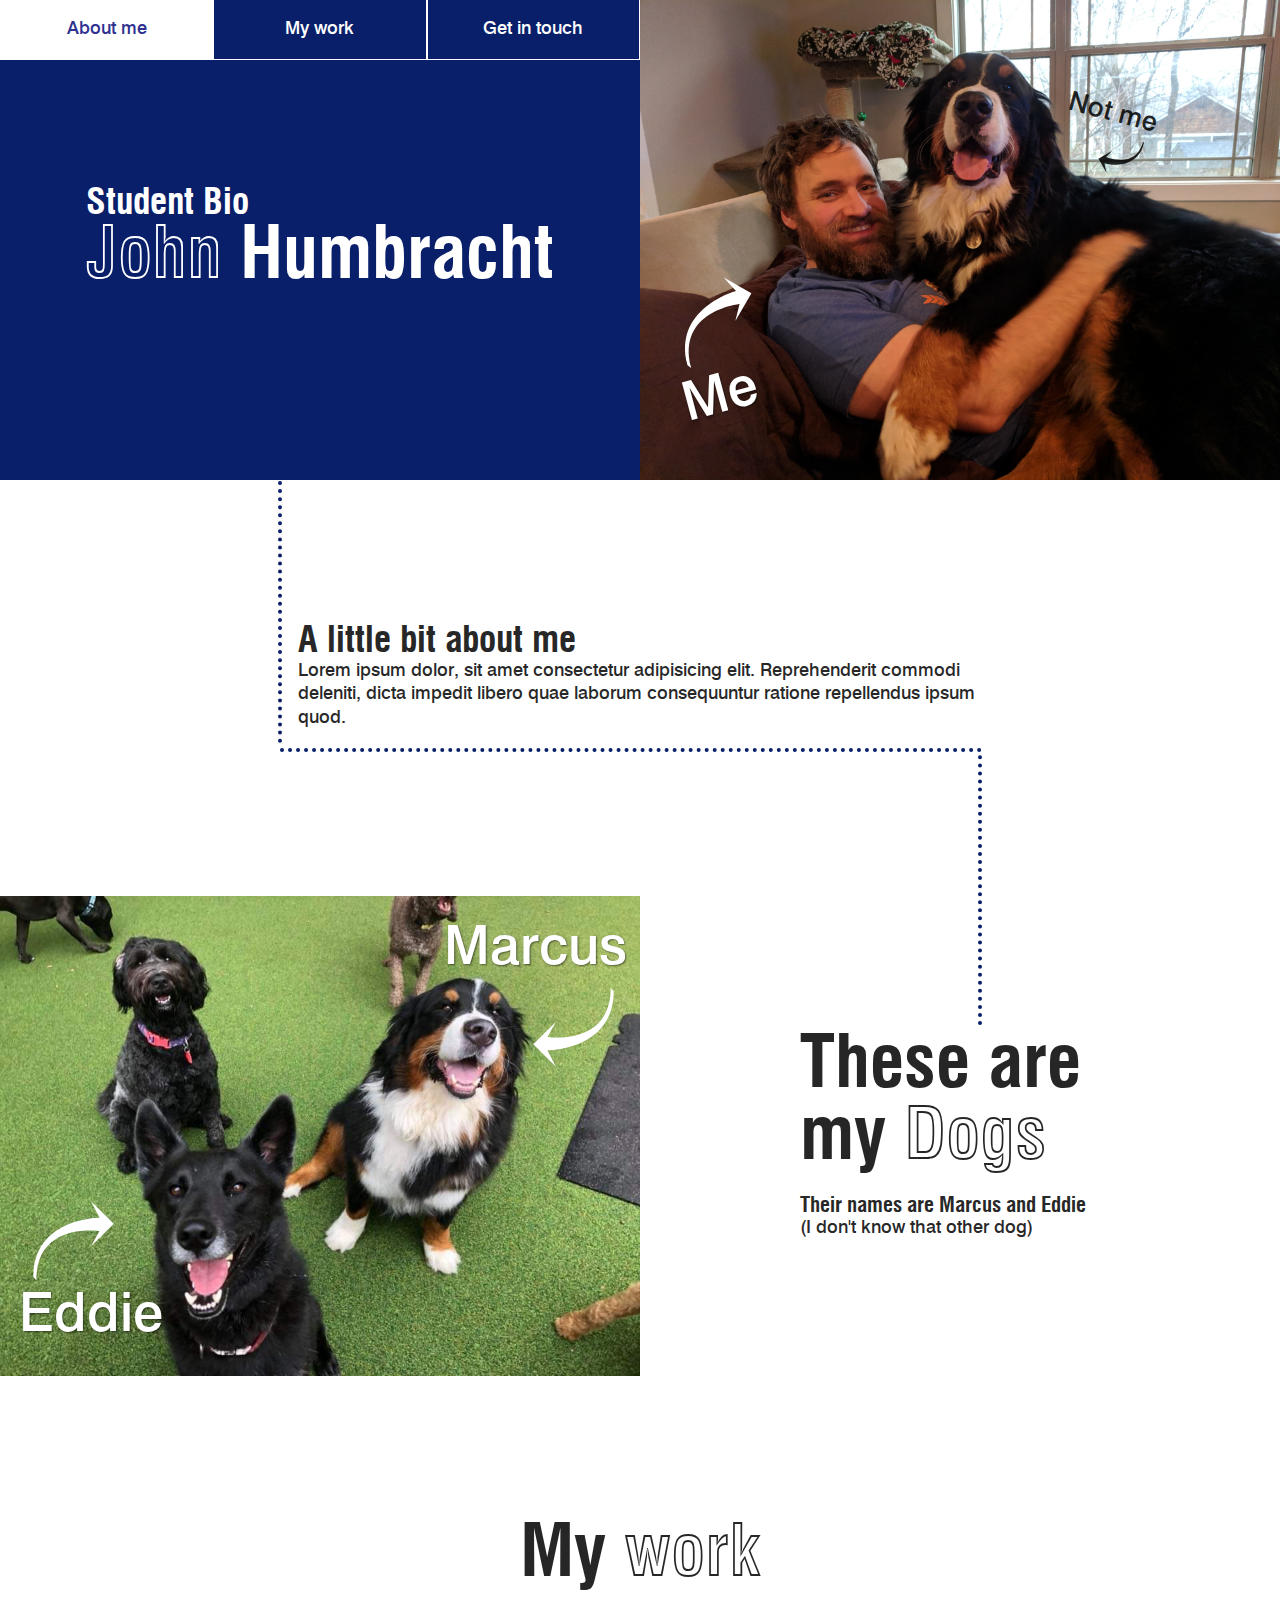
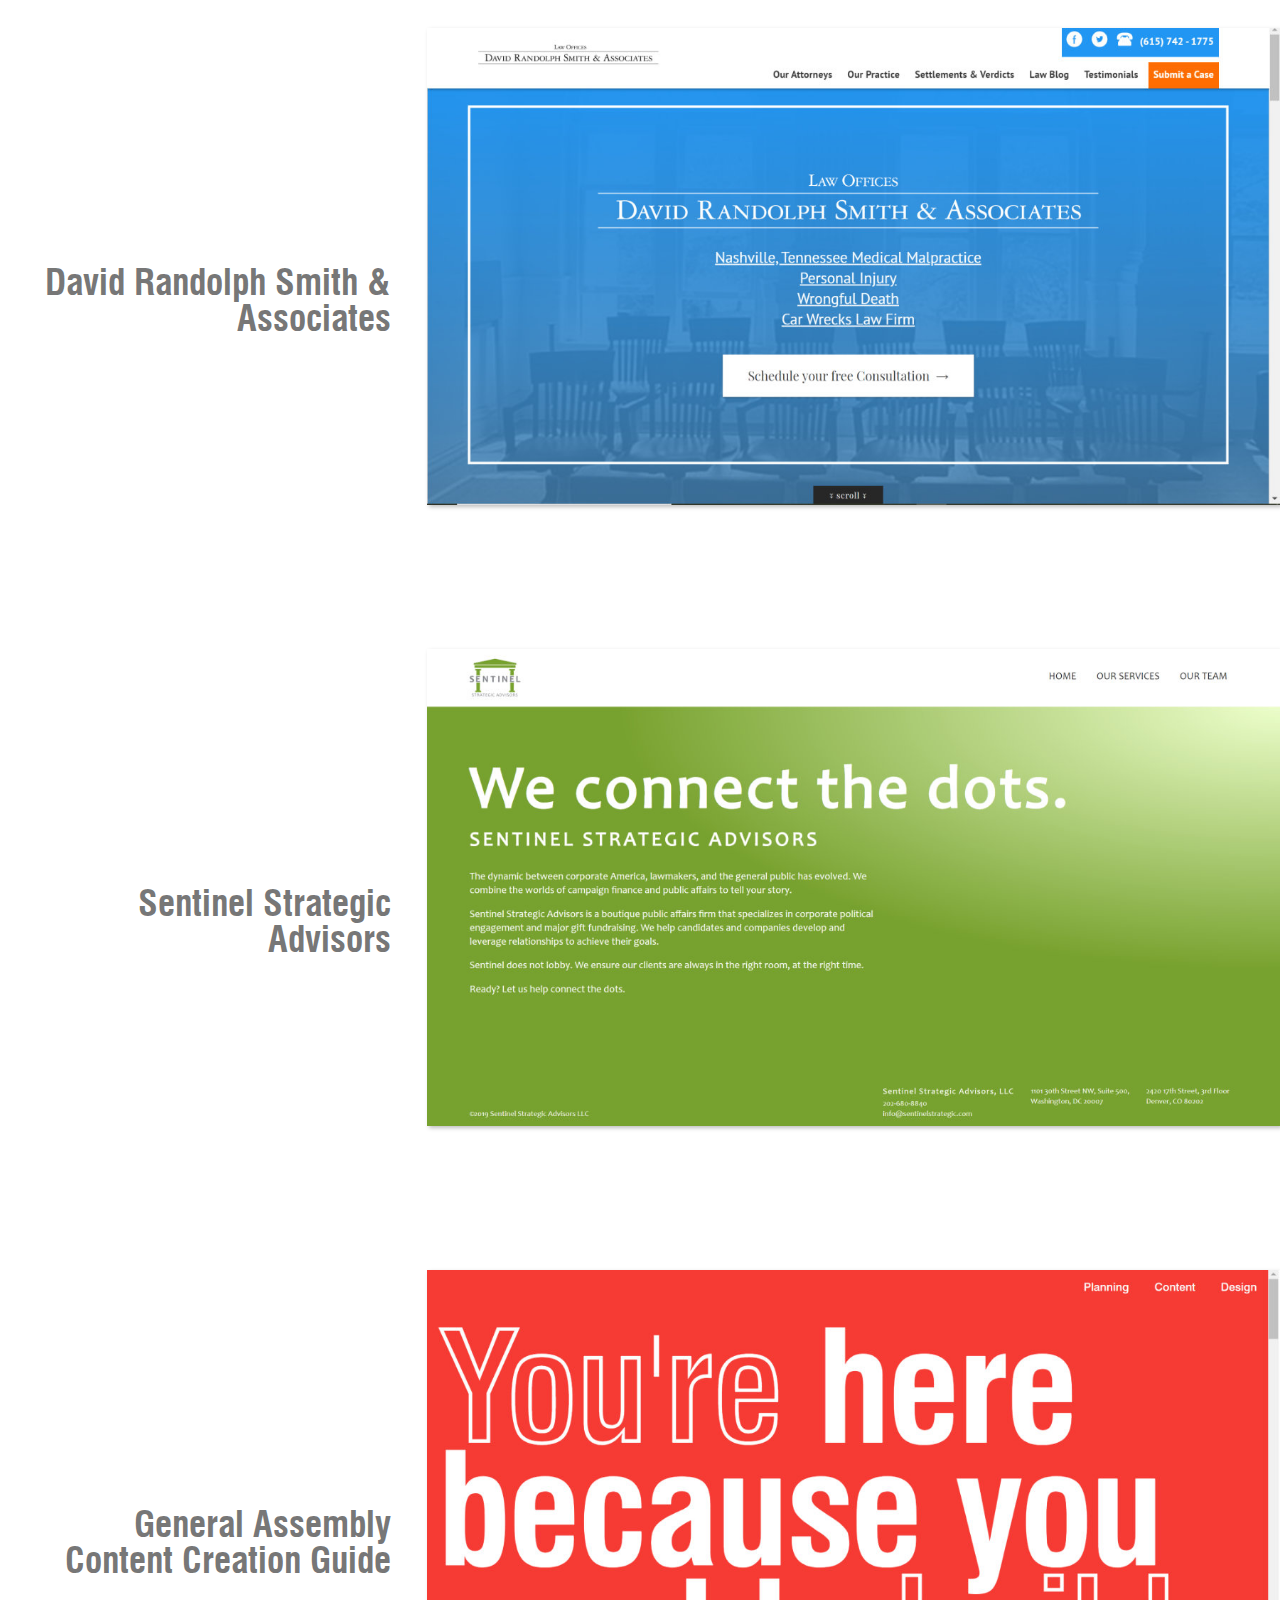
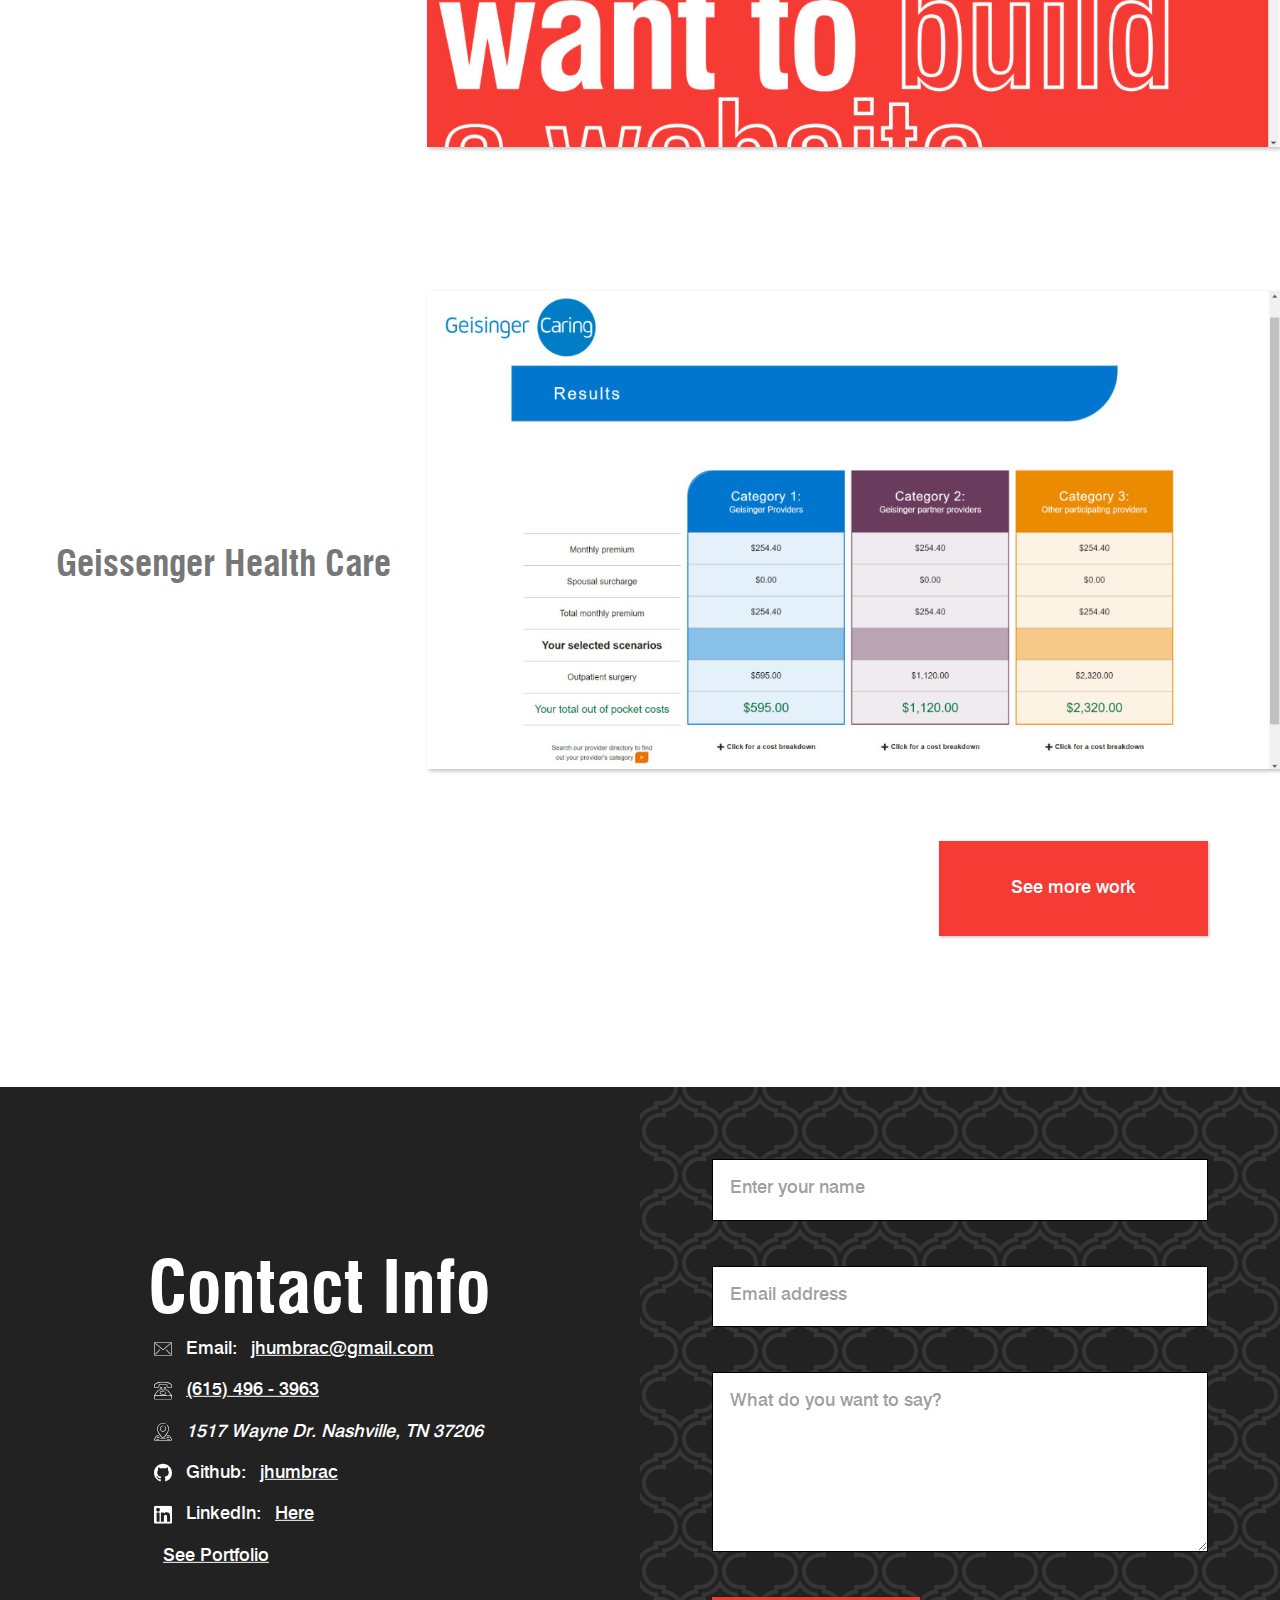
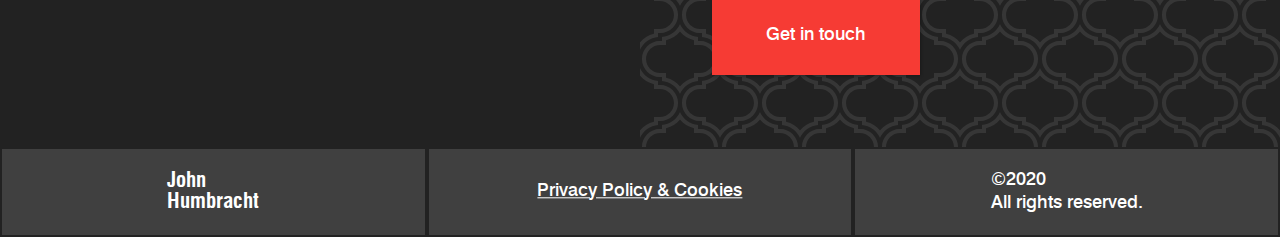
==== commit 4a373033: "updates to about me page" ====
--- a/index.html
+++ b/index.html
@@ -131,13 +131,16 @@
                 </li>
                 <li>
                     <svg class="icon" height="32" viewBox="0 0 16 16" version="1.1" width="32" aria-hidden="true"><path fill-rule="evenodd" d="M8 0C3.58 0 0 3.58 0 8c0 3.54 2.29 6.53 5.47 7.59.4.07.55-.17.55-.38 0-.19-.01-.82-.01-1.49-2.01.37-2.53-.49-2.69-.94-.09-.23-.48-.94-.82-1.13-.28-.15-.68-.52-.01-.53.63-.01 1.08.58 1.23.82.72 1.21 1.87.87 2.33.66.07-.52.28-.87.51-1.07-1.78-.2-3.64-.89-3.64-3.95 0-.87.31-1.59.82-2.15-.08-.2-.36-1.02.08-2.12 0 0 .67-.21 2.2.82.64-.18 1.32-.27 2-.27.68 0 1.36.09 2 .27 1.53-1.04 2.2-.82 2.2-.82.44 1.1.16 1.92.08 2.12.51.56.82 1.27.82 2.15 0 3.07-1.87 3.75-3.65 3.95.29.25.54.73.54 1.48 0 1.07-.01 1.93-.01 2.2 0 .21.15.46.55.38A8.013 8.013 0 0016 8c0-4.42-3.58-8-8-8z"></path></svg>
-                    Github: <a href="https://github.com/jhumbrac/jhumbrac.github.io">jhumbrac</a>
+                    Github: <a href="https://github.com/jhumbrac">jhumbrac</a>
                 </li>
                 <li>
                     <svg xmlns="http://www.w3.org/2000/svg" xmlns:xlink="http://www.w3.org/1999/xlink" version="1.1" id="Layer_1" class="icon" x="0px" y="0px" viewBox="0 0 382 382" style="enable-background:new 0 0 382 382;" xml:space="preserve">
                         <path d="M347.445,0H34.555C15.471,0,0,15.471,0,34.555v312.889C0,366.529,15.471,382,34.555,382h312.889  C366.529,382,382,366.529,382,347.444V34.555C382,15.471,366.529,0,347.445,0z M118.207,329.844c0,5.554-4.502,10.056-10.056,10.056  H65.345c-5.554,0-10.056-4.502-10.056-10.056V150.403c0-5.554,4.502-10.056,10.056-10.056h42.806  c5.554,0,10.056,4.502,10.056,10.056V329.844z M86.748,123.432c-22.459,0-40.666-18.207-40.666-40.666S64.289,42.1,86.748,42.1  s40.666,18.207,40.666,40.666S109.208,123.432,86.748,123.432z M341.91,330.654c0,5.106-4.14,9.246-9.246,9.246H286.73  c-5.106,0-9.246-4.14-9.246-9.246v-84.168c0-12.556,3.683-55.021-32.813-55.021c-28.309,0-34.051,29.066-35.204,42.11v97.079  c0,5.106-4.139,9.246-9.246,9.246h-44.426c-5.106,0-9.246-4.14-9.246-9.246V149.593c0-5.106,4.14-9.246,9.246-9.246h44.426  c5.106,0,9.246,4.14,9.246,9.246v15.655c10.497-15.753,26.097-27.912,59.312-27.912c73.552,0,73.131,68.716,73.131,106.472  L341.91,330.654L341.91,330.654z"/>
                     </svg>
-                    LinkedIn: <a href="#">Coming soon</a>
+                    LinkedIn: <a href="https://www.linkedin.com/in/john-humbracht-b388624/">Here</a>
+                </li>
+                <li>
+                    <a href="img/JohnHumbracht-profile-blue.pdf">See Portfolio</a>
                 </li>
             </ul>
         </div>
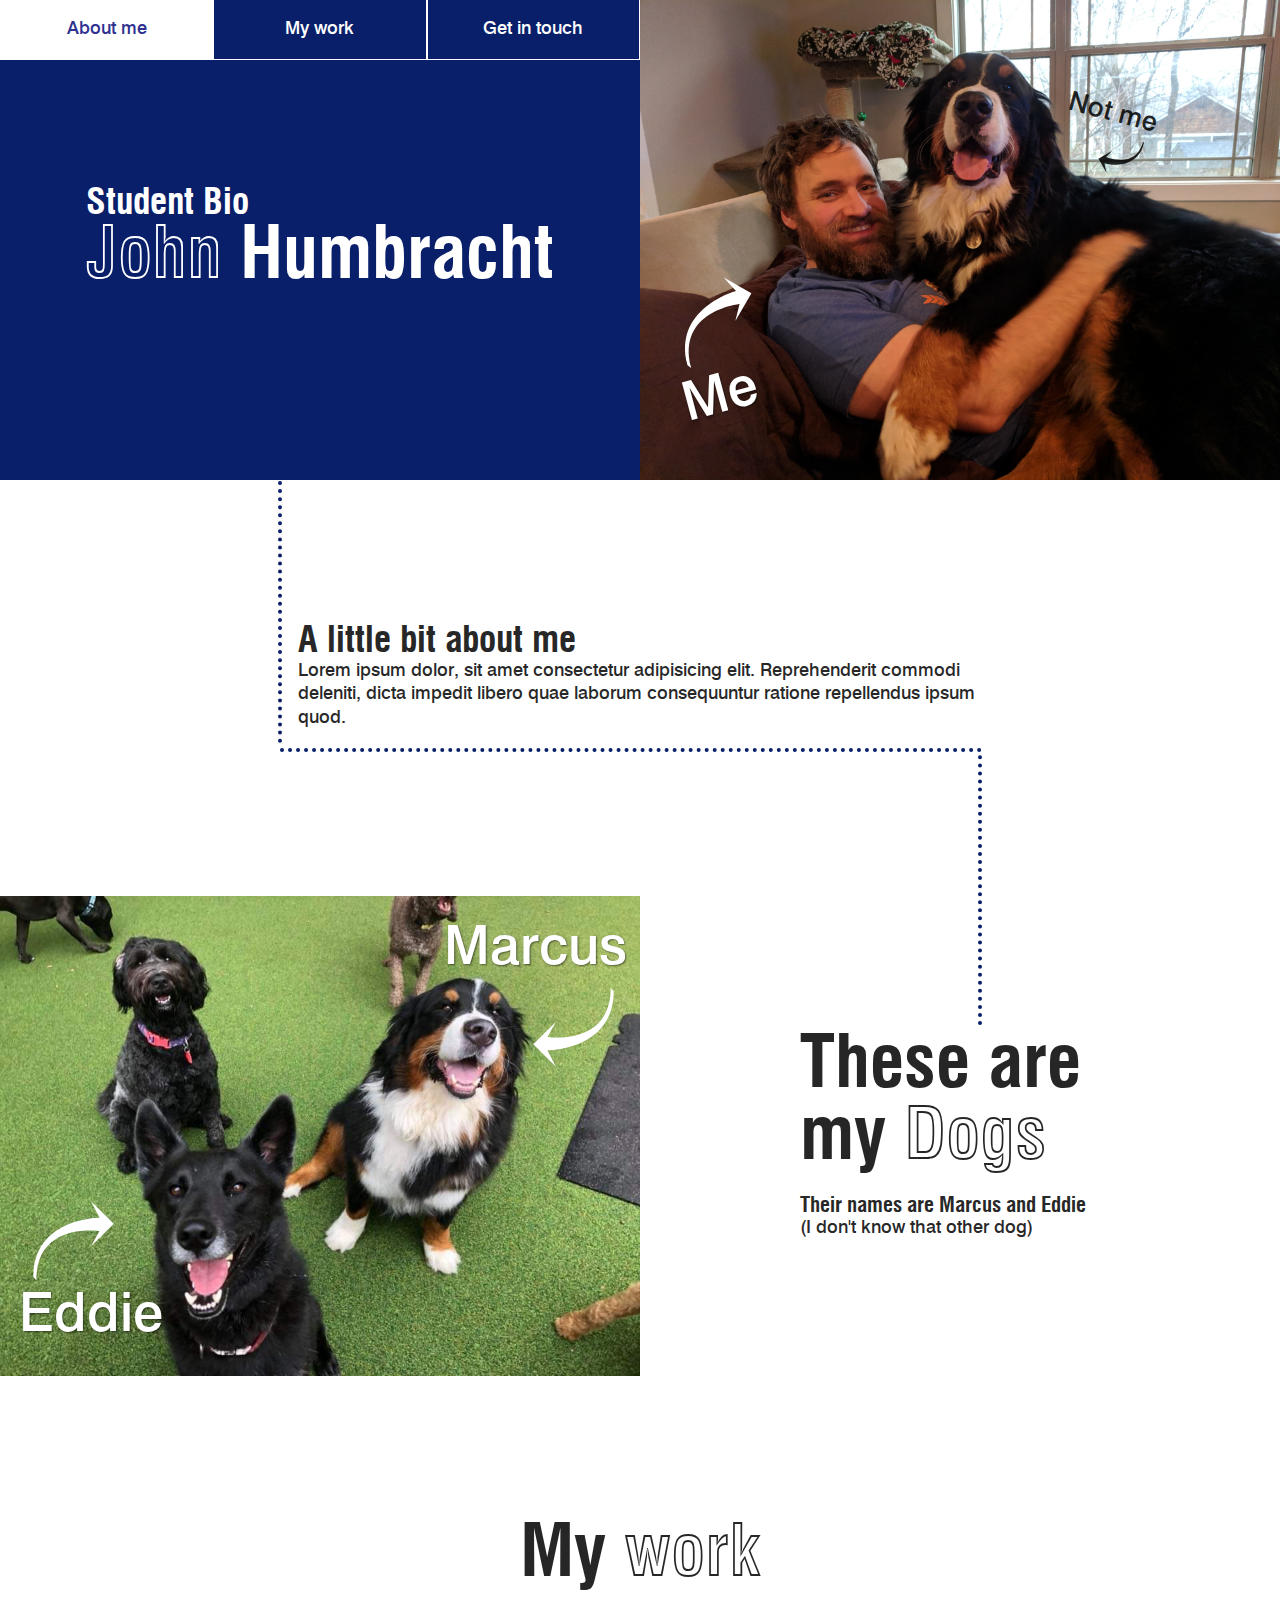
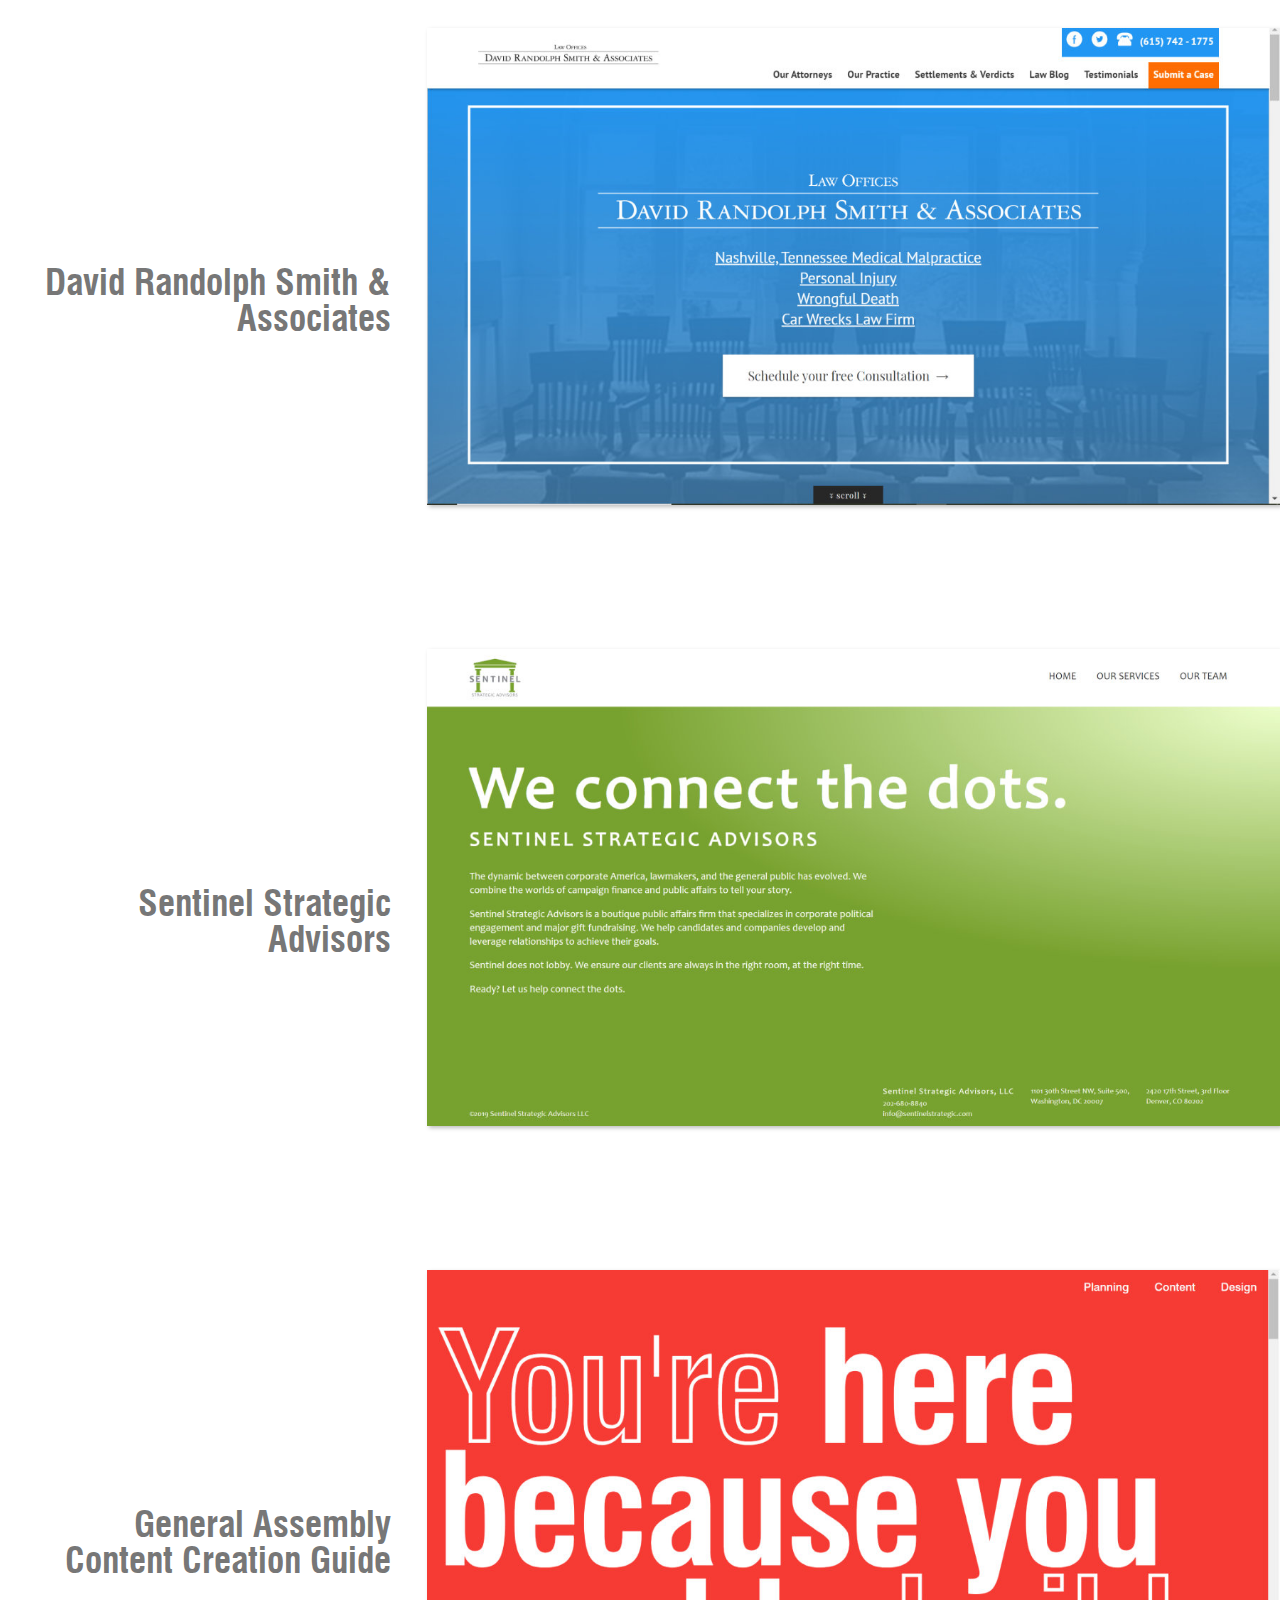
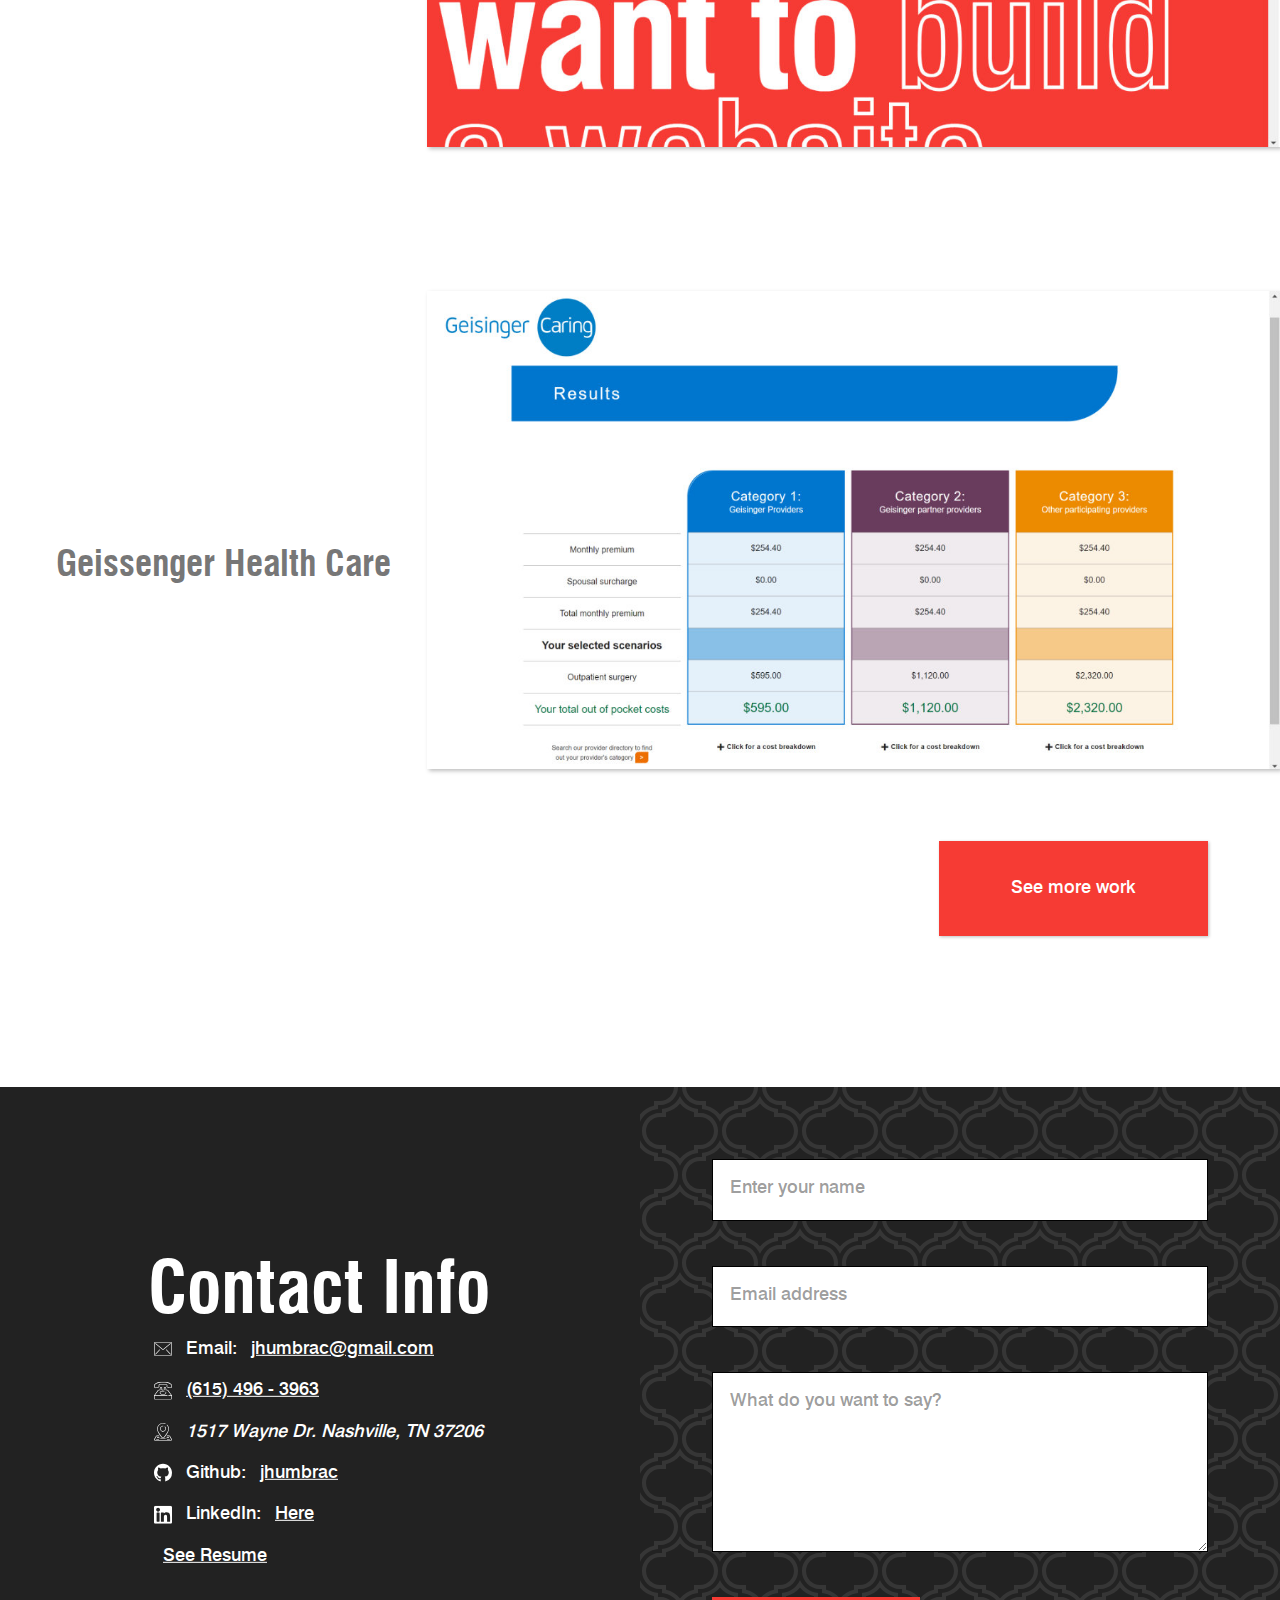
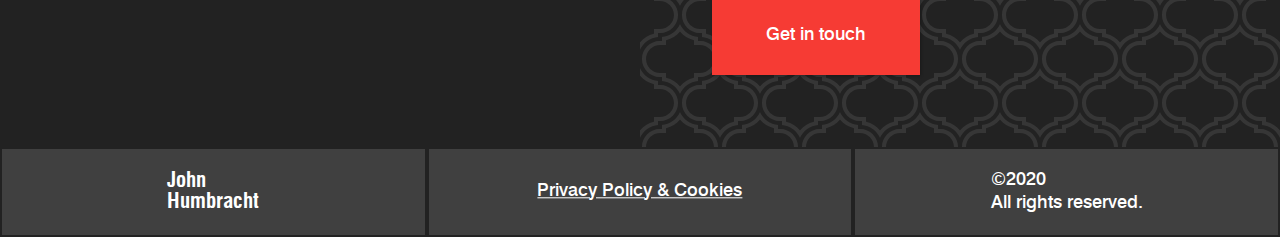
==== commit 60453f1e: "morning of upload" ====
--- a/index.html
+++ b/index.html
@@ -140,7 +140,7 @@
                     LinkedIn: <a href="https://www.linkedin.com/in/john-humbracht-b388624/">Here</a>
                 </li>
                 <li>
-                    <a href="img/JohnHumbracht-profile-blue.pdf">See Portfolio</a>
+                    <a href="img/JohnHumbracht-profile-blue.pdf">See Resume</a>
                 </li>
             </ul>
         </div>
